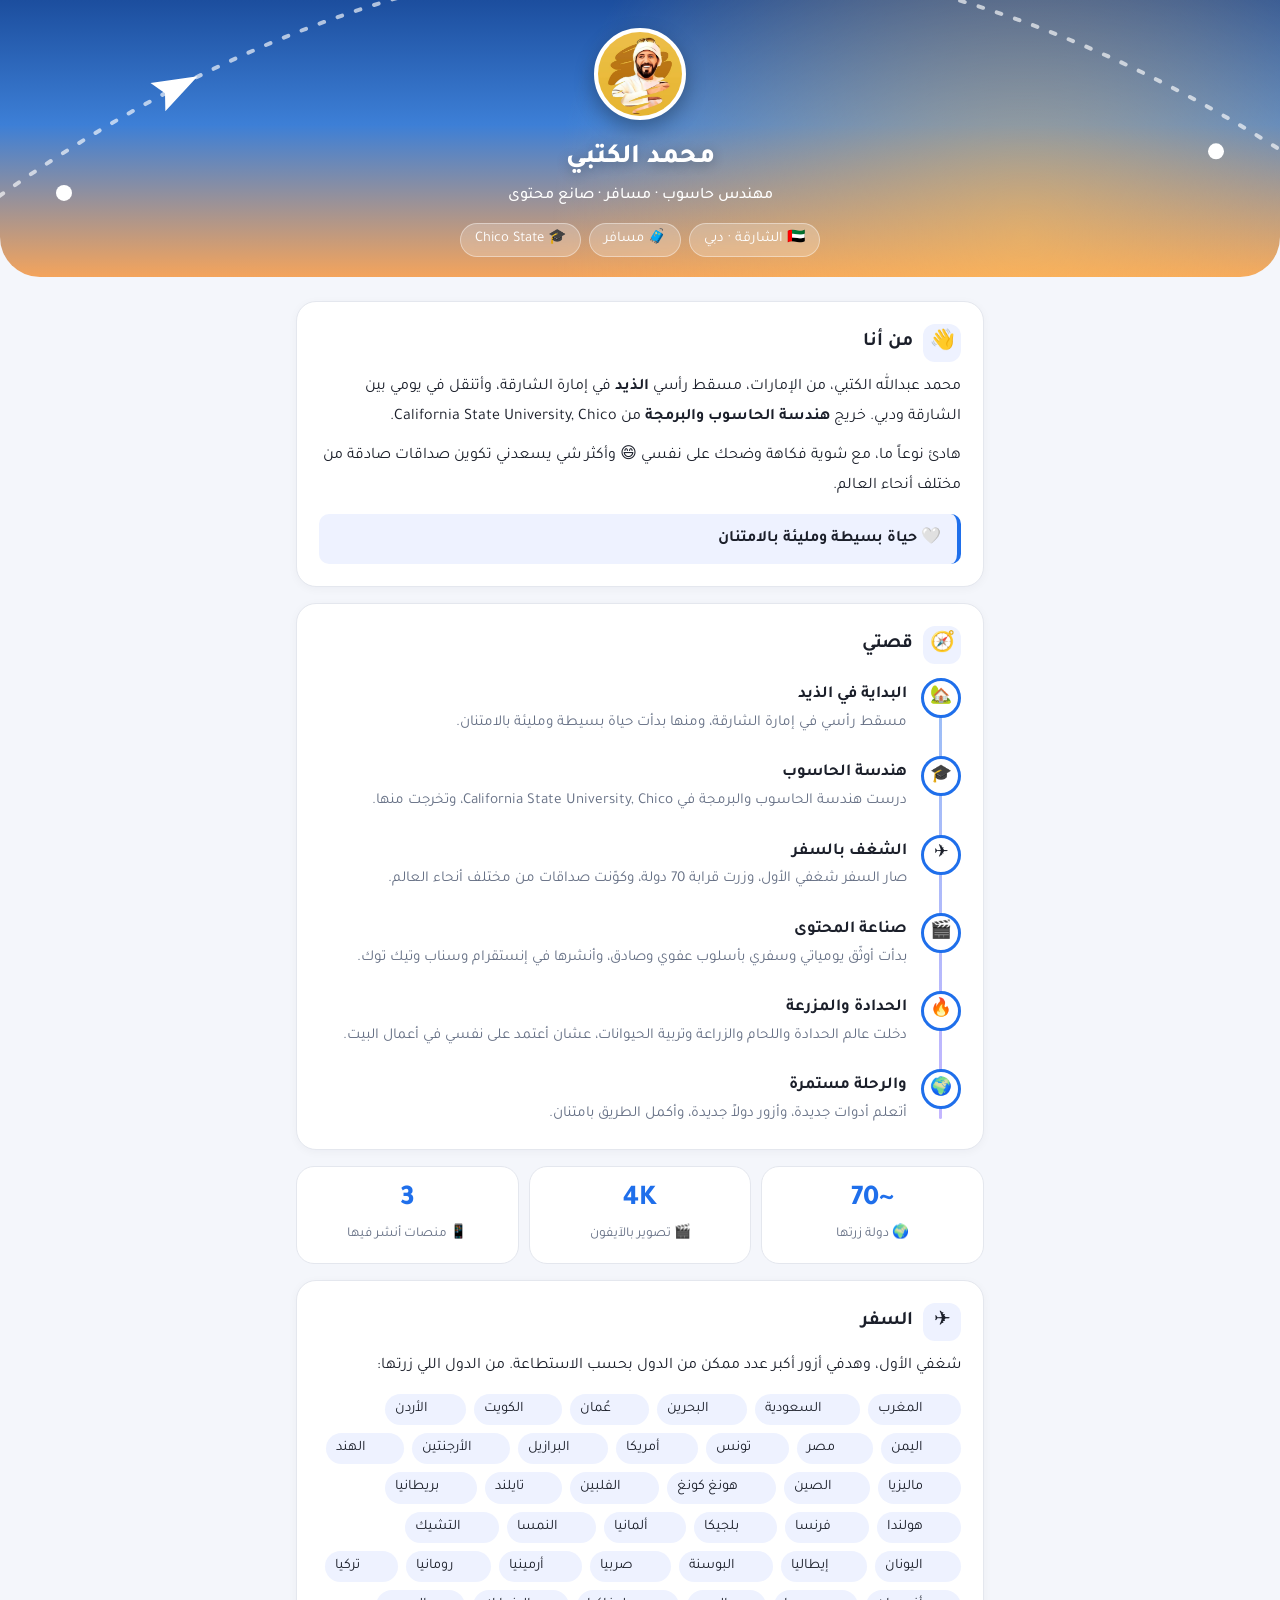
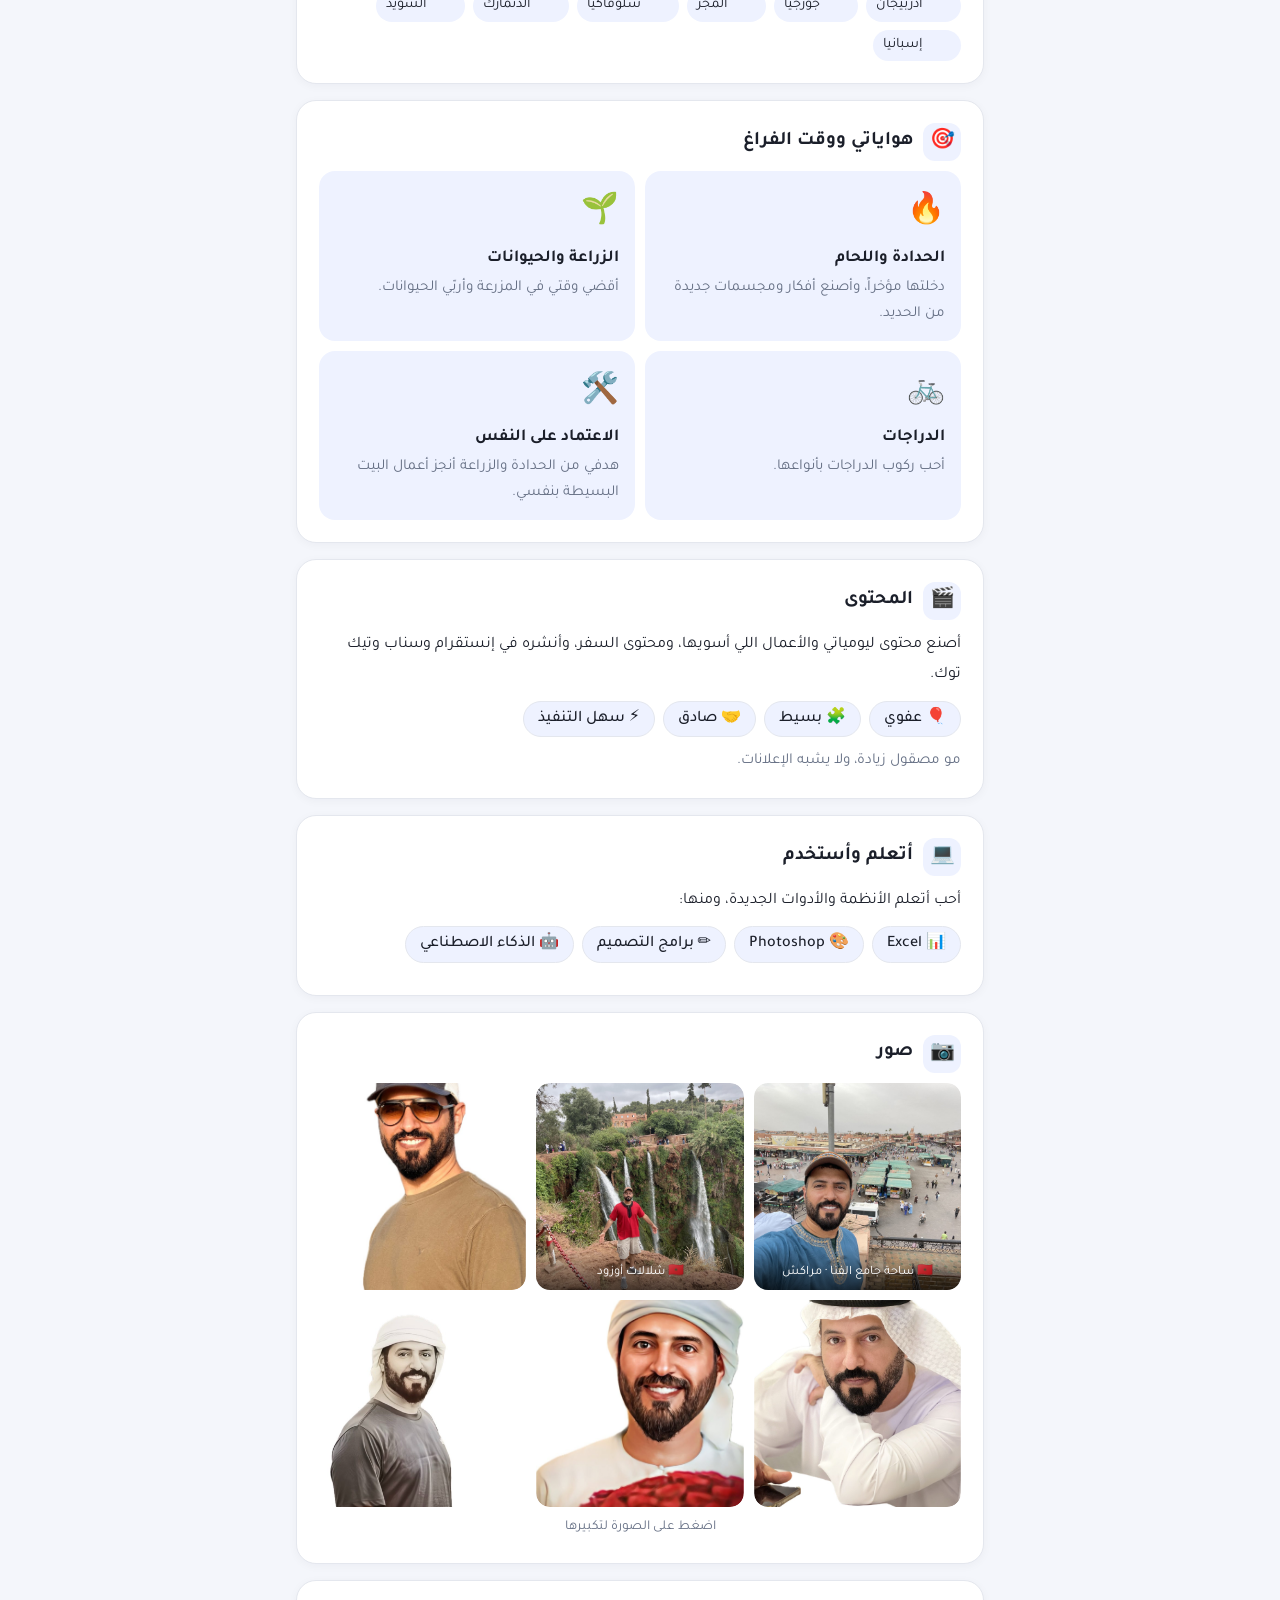
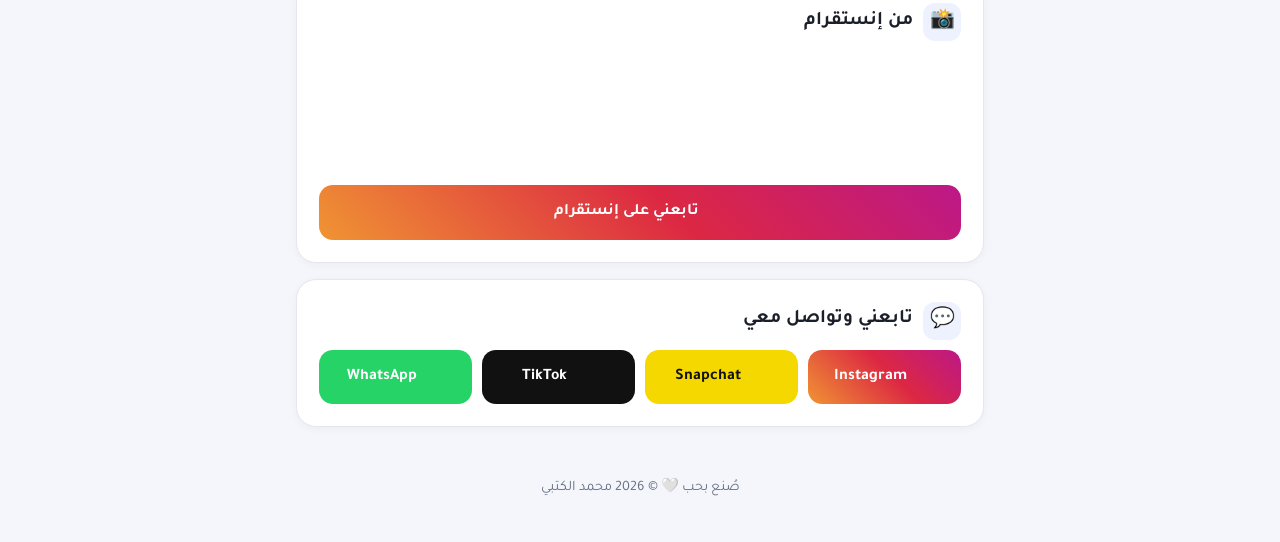
==== index.html @ 8d7fe9ce "Add scroll reveal animation Co-Authored-By: Claude Sonnet 5.5 <noreply@anthropic.com>" ====
<!DOCTYPE html>
<html lang="ar" dir="rtl">
<head>
  <meta charset="UTF-8">
  <meta name="viewport" content="width=device-width, initial-scale=1">
  <title>محمد الكتبي</title>
  <meta name="description" content="محمد عبدالله الكتبي — مهندس حاسوب من الإمارات، مسافر وصانع محتوى، زرت قرابة 70 دولة.">
  <meta name="theme-color" content="#1c4e9e">
  <link rel="icon" href="images/profile.jpg">
  <link rel="canonical" href="https://alketbi-ai.github.io/about-mohamed/">
  <meta property="og:type" content="website">
  <meta property="og:locale" content="ar_AE">
  <meta property="og:title" content="محمد الكتبي">
  <meta property="og:description" content="مهندس حاسوب من الإمارات، مسافر وصانع محتوى. زرت قرابة 70 دولة.">
  <meta property="og:url" content="https://alketbi-ai.github.io/about-mohamed/">
  <meta property="og:image" content="https://alketbi-ai.github.io/about-mohamed/og-image.jpg">
  <meta property="og:image:width" content="1200">
  <meta property="og:image:height" content="630">
  <meta name="twitter:card" content="summary_large_image">
  <meta name="twitter:image" content="https://alketbi-ai.github.io/about-mohamed/og-image.jpg">
  <link rel="preconnect" href="https://fonts.googleapis.com">
  <link href="https://fonts.googleapis.com/css2?family=Tajawal:wght@400;500;700;800&display=swap" rel="stylesheet">
  <link rel="stylesheet" href="style.css">
</head>
<body>

  <header class="hero">
    <!-- مسار الرحلة والطائرة -->
    <svg class="route" viewBox="0 0 800 360" preserveAspectRatio="xMidYMid slice" aria-hidden="true">
      <path id="flight" d="M -20 230 Q 400 -80 820 200" fill="none" stroke="rgba(255,255,255,.65)" stroke-width="2.5" stroke-dasharray="3 9" stroke-linecap="round"/>
      <circle cx="40" cy="214" r="5" fill="#fff"/>
      <circle cx="760" cy="188" r="5" fill="#fff"/>
      <g fill="#fff">
        <path d="M 16 0 L -12 -10 L -7 0 L -12 10 Z">
          <animateMotion dur="14s" repeatCount="indefinite" rotate="auto"><mpath href="#flight"/></animateMotion>
        </path>
      </g>
    </svg>

    <img class="avatar" src="images/profile.jpg" alt="صورة محمد الكتبي">
    <h1>محمد الكتبي</h1>
    <p class="en">Mohamed Alketbi</p>
    <p class="tagline">مهندس حاسوب · مسافر · صانع محتوى</p>
    <div class="chips">
      <span class="chip">🇦🇪 الشارقة · دبي</span>
      <span class="chip">🧳 مسافر</span>
      <span class="chip">🎓 Chico State</span>
    </div>
  </header>

  <main>
    <!-- من أنا -->
    <section class="card">
      <h2><span class="ico">👋</span> من أنا</h2>
      <p>
        محمد عبدالله الكتبي، من الإمارات، مسقط رأسي <b>الذيد</b> في إمارة الشارقة،
        وأتنقل في يومي بين الشارقة ودبي. خريج <b>هندسة الحاسوب والبرمجة</b>
        من California State University, Chico.
      </p>
      <p>
        هادئ نوعاً ما، مع شوية فكاهة وضحك على نفسي 😄
        وأكثر شي يسعدني تكوين صداقات صادقة من مختلف أنحاء العالم.
      </p>
      <blockquote>🤍 حياة بسيطة ومليئة بالامتنان</blockquote>
    </section>

    <!-- قصتي -->
    <section class="card">
      <h2><span class="ico">🧭</span> قصتي</h2>
      <ol class="timeline">
        <li>
          <span class="dot">🏡</span>
          <h3>البداية في الذيد</h3>
          <p>مسقط رأسي في إمارة الشارقة، ومنها بدأت حياة بسيطة ومليئة بالامتنان.</p>
        </li>
        <li>
          <span class="dot">🎓</span>
          <h3>هندسة الحاسوب</h3>
          <p>درست هندسة الحاسوب والبرمجة في California State University, Chico، وتخرجت منها.</p>
        </li>
        <li>
          <span class="dot">✈️</span>
          <h3>الشغف بالسفر</h3>
          <p>صار السفر شغفي الأول، وزرت قرابة 70 دولة، وكوّنت صداقات من مختلف أنحاء العالم.</p>
        </li>
        <li>
          <span class="dot">🎬</span>
          <h3>صناعة المحتوى</h3>
          <p>بدأت أوثّق يومياتي وسفري بأسلوب عفوي وصادق، وأنشرها في إنستقرام وسناب وتيك توك.</p>
        </li>
        <li>
          <span class="dot">🔥</span>
          <h3>الحدادة والمزرعة</h3>
          <p>دخلت عالم الحدادة واللحام والزراعة وتربية الحيوانات، عشان أعتمد على نفسي في أعمال البيت.</p>
        </li>
        <li>
          <span class="dot">🌍</span>
          <h3>والرحلة مستمرة</h3>
          <p>أتعلم أدوات جديدة، وأزور دولاً جديدة، وأكمل الطريق بامتنان.</p>
        </li>
      </ol>
    </section>

    <!-- أرقام -->
    <section class="stats">
      <div class="stat"><b>~70</b><span>🌍 دولة زرتها</span></div>
      <div class="stat"><b>4K</b><span>🎬 تصوير بالآيفون</span></div>
      <div class="stat"><b>3</b><span>📱 منصات أنشر فيها</span></div>
    </section>

    <!-- السفر -->
    <section class="card">
      <h2><span class="ico">✈️</span> السفر</h2>
      <p>شغفي الأول، وهدفي أزور أكبر عدد ممكن من الدول بحسب الاستطاعة. من الدول اللي زرتها:</p>
      <div class="flags" id="flags"></div>
    </section>

    <!-- هواياتي -->
    <section class="card">
      <h2><span class="ico">🎯</span> هواياتي ووقت الفراغ</h2>
      <div class="grid">
        <div class="tile"><span class="big">🔥</span><h3>الحدادة واللحام</h3><p>دخلتها مؤخراً، وأصنع أفكار ومجسمات جديدة من الحديد.</p></div>
        <div class="tile"><span class="big">🌱</span><h3>الزراعة والحيوانات</h3><p>أقضي وقتي في المزرعة وأربّي الحيوانات.</p></div>
        <div class="tile"><span class="big">🚲</span><h3>الدراجات</h3><p>أحب ركوب الدراجات بأنواعها.</p></div>
        <div class="tile"><span class="big">🛠️</span><h3>الاعتماد على النفس</h3><p>هدفي من الحدادة والزراعة أنجز أعمال البيت البسيطة بنفسي.</p></div>
      </div>
    </section>

    <!-- المحتوى -->
    <section class="card">
      <h2><span class="ico">🎬</span> المحتوى</h2>
      <p>
        أصنع محتوى ليومياتي والأعمال اللي أسويها، ومحتوى السفر،
        وأنشره في إنستقرام وسناب وتيك توك.
      </p>
      <ul class="tags">
        <li>🎈 عفوي</li>
        <li>🧩 بسيط</li>
        <li>🤝 صادق</li>
        <li>⚡ سهل التنفيذ</li>
      </ul>
      <p class="muted">مو مصقول زيادة، ولا يشبه الإعلانات.</p>
    </section>

    <!-- التعلم والأدوات -->
    <section class="card">
      <h2><span class="ico">💻</span> أتعلم وأستخدم</h2>
      <p>أحب أتعلم الأنظمة والأدوات الجديدة، ومنها:</p>
      <ul class="tags">
        <li>📊 Excel</li>
        <li>🎨 Photoshop</li>
        <li>✏️ برامج التصميم</li>
        <li>🤖 الذكاء الاصطناعي</li>
      </ul>
    </section>

    <!-- الصور -->
    <section class="card">
      <h2><span class="ico">📷</span> صور</h2>
      <div class="gallery">
        <figure><img src="images/morocco-market.jpg" alt="ساحة جامع الفنا، مراكش" loading="lazy"><figcaption>🇲🇦 ساحة جامع الفنا · مراكش</figcaption></figure>
        <figure><img src="images/morocco-waterfall.jpg" alt="شلالات أوزود، المغرب" loading="lazy"><figcaption>🇲🇦 شلالات أوزود</figcaption></figure>
        <figure><img src="images/photo3.jpg" alt="محمد الكتبي" loading="lazy"></figure>
        <figure><img src="images/photo1.jpg" alt="محمد الكتبي" loading="lazy"></figure>
        <figure><img src="images/photo4.jpg" alt="محمد الكتبي" loading="lazy"></figure>
        <figure><img src="images/photo2.jpg" alt="محمد الكتبي" loading="lazy"></figure>
      </div>
      <p class="muted hint">اضغط على الصورة لتكبيرها</p>
    </section>

    <!-- إنستقرام -->
    <section class="card">
      <h2><span class="ico">📸</span> من إنستقرام</h2>
      <div class="insta-feed">
        <behold-widget feed-id="JTGPiDyUB6IaNqz0ckpw"></behold-widget>
      </div>
      <a class="soc insta follow" href="https://instagram.com/NCC" target="_blank" rel="noopener"><i style="--i:url(https://cdn.jsdelivr.net/npm/simple-icons/icons/instagram.svg)"></i>تابعني على إنستقرام</a>
    </section>

    <!-- التواصل -->
    <section class="card">
      <h2><span class="ico">💬</span> تابعني وتواصل معي</h2>
      <div class="links">
        <a class="soc insta" href="https://instagram.com/NCC" target="_blank" rel="noopener"><i style="--i:url(https://cdn.jsdelivr.net/npm/simple-icons/icons/instagram.svg)"></i>Instagram</a>
        <a class="soc snap" href="https://snapchat.com/add/dxb.6" target="_blank" rel="noopener"><i style="--i:url(https://cdn.jsdelivr.net/npm/simple-icons/icons/snapchat.svg)"></i>Snapchat</a>
        <a class="soc tiktok" href="https://tiktok.com/@alketbi.travel" target="_blank" rel="noopener"><i style="--i:url(https://cdn.jsdelivr.net/npm/simple-icons/icons/tiktok.svg)"></i>TikTok</a>
        <a class="soc wa" href="https://wa.me/971556080700" target="_blank" rel="noopener"><i style="--i:url(https://cdn.jsdelivr.net/npm/simple-icons/icons/whatsapp.svg)"></i>WhatsApp</a>
      </div>
    </section>
  </main>

  <footer>صُنع بحب 🤍 © <span id="y"></span> محمد الكتبي</footer>

  <script>
    (() => {
      if (window.__bhldScript) return;
      window.__bhldScript = true;
      const d = document, s = d.createElement("script");
      s.type = "module";
      s.src = "https://w.behold.so/widget.js";
      setTimeout(() => { d.head.append(s); }, 0);
    })();
  </script>

  <div class="lightbox" id="lightbox" hidden>
    <button class="close" aria-label="إغلاق">&times;</button>
    <img id="lightbox-img" alt="">
  </div>
  <script>
    document.getElementById('y').textContent = new Date().getFullYear();

    // الدول: [الاسم، رمز الدولة]
    const countries = [
      ['المغرب','ma'],['السعودية','sa'],['البحرين','bh'],['عُمان','om'],['الكويت','kw'],
      ['الأردن','jo'],['اليمن','ye'],['مصر','eg'],['تونس','tn'],['أمريكا','us'],
      ['البرازيل','br'],['الأرجنتين','ar'],['الهند','in'],['ماليزيا','my'],['الصين','cn'],
      ['هونغ كونغ','hk'],['الفلبين','ph'],['تايلند','th'],['بريطانيا','gb'],['هولندا','nl'],
      ['فرنسا','fr'],['بلجيكا','be'],['ألمانيا','de'],['النمسا','at'],['التشيك','cz'],
      ['اليونان','gr'],['إيطاليا','it'],['البوسنة','ba'],['صربيا','rs'],['أرمينيا','am'],
      ['رومانيا','ro'],['تركيا','tr'],['أذربيجان','az'],['جورجيا','ge'],['المجر','hu'],
      ['سلوفاكيا','sk'],['الدنمارك','dk'],['السويد','se'],['إسبانيا','es']
    ];
    document.getElementById('flags').innerHTML = countries.map(([n, c]) =>
      `<span class="flag"><img src="https://flagcdn.com/w40/${c}.png" alt="" loading="lazy" width="20" height="15">${n}</span>`
    ).join('');

    // ظهور الأقسام بالتمرير
    const items = document.querySelectorAll('main .card, main .stat');
    if ('IntersectionObserver' in window && !matchMedia('(prefers-reduced-motion: reduce)').matches) {
      const io = new IntersectionObserver((entries) => {
        entries.forEach(e => {
          if (e.isIntersecting) { e.target.classList.add('in'); io.unobserve(e.target); }
        });
      }, { threshold: 0.08, rootMargin: '0px 0px -30px 0px' });
      items.forEach((el, i) => {
        el.classList.add('reveal');
        if (el.classList.contains('stat')) el.style.transitionDelay = (i % 3) * 90 + 'ms';
        io.observe(el);
      });
    }

    // تكبير الصور
    const box = document.getElementById('lightbox');
    const big = document.getElementById('lightbox-img');
    document.querySelectorAll('.gallery img').forEach(img => {
      img.addEventListener('click', () => {
        big.src = img.src;
        big.alt = img.alt;
        box.hidden = false;
      });
    });
    box.addEventListener('click', () => { box.hidden = true; });
    document.addEventListener('keydown', e => { if (e.key === 'Escape') box.hidden = true; });
  </script>
</body>
</html>
---- style.css ----
:root {
  --bg: #f4f6fb;
  --card: #ffffff;
  --text: #1b1f2a;
  --muted: #667085;
  --accent: #1f6feb;
  --accent2: #7c5cff;
  --soft: #eef2ff;
  --border: #e4e7ee;
}
@media (prefers-color-scheme: dark) {
  :root {
    --bg: #0e1116;
    --card: #171b23;
    --text: #eef1f6;
    --muted: #9aa4b2;
    --accent: #5b9dff;
    --accent2: #9b86ff;
    --soft: #202638;
    --border: #262c38;
  }
}

* { box-sizing: border-box; margin: 0; padding: 0; }

body {
  font-family: "Tajawal", system-ui, sans-serif;
  background: var(--bg);
  color: var(--text);
  line-height: 1.9;
}
a { color: var(--accent); text-decoration: none; }
a:hover { text-decoration: underline; }

/* ---------- Hero (سفر وترحال) ---------- */
.hero {
  position: relative;
  overflow: hidden;
  text-align: center;
  padding: 28px 16px 20px;
  color: #fff;
  background:
    radial-gradient(circle at 80% 85%, rgba(255, 190, 90, .55), transparent 45%),
    linear-gradient(180deg, #1c4e9e 0%, #3d7fd6 45%, #f4a45c 100%);
  border-radius: 0 0 40px 40px;
}
.hero > * { position: relative; z-index: 1; }
.route { position: absolute !important; inset: 0; width: 100%; height: 100%; z-index: 0 !important; }




.avatar {
  width: 92px; height: 92px;
  border-radius: 50%;
  object-fit: cover;
  object-position: center 15%;
  border: 4px solid #fff;
  background: #fff;
  box-shadow: 0 8px 20px rgba(0, 0, 0, .3);
}
.hero h1 { font-size: 1.7rem; font-weight: 800; margin-top: 8px; line-height: 1.3; text-shadow: 0 2px 12px rgba(0,0,0,.25); }
.hero .en { display: none; opacity: .9; letter-spacing: 1px; }
.tagline { font-weight: 500; margin-top: 4px; }

.chips { display: flex; flex-wrap: wrap; gap: 8px; justify-content: center; margin-top: 12px; }
.chip {
  background: rgba(255, 255, 255, .22);
  backdrop-filter: blur(6px);
  border: 1px solid rgba(255, 255, 255, .4);
  padding: 2px 14px;
  border-radius: 999px;
  font-size: .92rem;
}
@media (prefers-reduced-motion: reduce) { .route animateMotion { display: none; } }

/* ---------- Layout ---------- */
main {
  max-width: 720px;
  margin: 0 auto;
  padding: 24px 16px 40px;
  display: grid;
  gap: 16px;
}
.card {
  background: var(--card);
  border: 1px solid var(--border);
  border-radius: 20px;
  padding: 22px;
  box-shadow: 0 2px 10px rgba(20, 30, 60, .04);
}
.card h2 {
  font-size: 1.2rem;
  margin-bottom: 10px;
  display: flex;
  align-items: center;
  gap: 10px;
}
.ico {
  display: inline-grid;
  place-items: center;
  width: 38px;
  height: 38px;
  border-radius: 12px;
  background: var(--soft);
  font-size: 1.25rem;
}
.card p + p { margin-top: 8px; }
.muted { color: var(--muted); font-size: .95rem; }
blockquote {
  margin-top: 12px;
  padding: 10px 16px;
  border-right: 4px solid var(--accent);
  background: var(--soft);
  border-radius: 10px;
  font-weight: 700;
}

/* ---------- Stats ---------- */
.stats { display: grid; grid-template-columns: repeat(3, 1fr); gap: 10px; }
.stat {
  background: var(--card);
  border: 1px solid var(--border);
  border-radius: 18px;
  text-align: center;
  padding: 14px 6px;
}
.stat b { display: block; font-size: 1.8rem; font-weight: 800; color: var(--accent); line-height: 1.3; }
.stat span { font-size: .85rem; color: var(--muted); }

/* ---------- Flags ---------- */
.flags { display: flex; flex-wrap: wrap; gap: 8px; margin-top: 12px; }
.flag {
  display: inline-flex;
  align-items: center;
  gap: 6px;
  background: var(--soft);
  border-radius: 999px;
  padding: 2px 12px 2px 10px;
  font-size: .9rem;
}
.flag img { border-radius: 2px; }

/* ---------- Hobbies ---------- */
.grid { display: grid; grid-template-columns: 1fr; gap: 10px; margin-top: 8px; }
.tile {
  background: var(--soft);
  border-radius: 16px;
  padding: 14px 16px;
}
.tile .big { font-size: 1.9rem; }
.tile h3 { font-size: 1.05rem; }
.tile p { color: var(--muted); font-size: .95rem; line-height: 1.7; }

/* ---------- Tags ---------- */
.tags { list-style: none; display: flex; flex-wrap: wrap; gap: 8px; margin: 10px 0; }
.tags li {
  background: var(--soft);
  border: 1px solid var(--border);
  border-radius: 999px;
  padding: 2px 14px;
  font-weight: 500;
}

/* ---------- Gallery ---------- */
.gallery { display: grid; grid-template-columns: repeat(2, 1fr); gap: 10px; }
.gallery img {
  width: 100%;
  aspect-ratio: 1;
  object-fit: cover;
  border-radius: 14px;
  background: var(--border);
  cursor: zoom-in;
  transition: transform .15s;
}
.gallery img:hover { transform: scale(1.03); }
.hint { margin-top: 8px; text-align: center; font-size: .85rem; }

/* ---------- Social ---------- */
.links { display: grid; grid-template-columns: repeat(2, 1fr); gap: 10px; margin-top: 8px; }
.soc {
  --c: var(--accent);
  display: flex;
  align-items: center;
  justify-content: center;
  gap: 8px;
  padding: 12px;
  border-radius: 14px;
  background: var(--c);
  color: #fff;
  font-weight: 700;
  transition: transform .15s, filter .15s;
}
.soc:hover { transform: translateY(-2px); filter: brightness(1.08); text-decoration: none; }
.soc i {
  width: 20px;
  height: 20px;
  background: currentColor;
  -webkit-mask: var(--i) center / contain no-repeat;
  mask: var(--i) center / contain no-repeat;
}
.insta { --c: linear-gradient(45deg, #f09433, #dc2743 55%, #bc1888); }
.snap { --c: #f5d800; color: #111; }
.tiktok { --c: #111; }
.wa { --c: #25d366; }
.soc { background: var(--c); }
.mail { text-align: center; margin-top: 14px; }

footer { text-align: center; color: var(--muted); padding: 8px 16px 40px; font-size: .9rem; }

/* ---------- Lightbox ---------- */
.lightbox {
  position: fixed;
  inset: 0;
  background: rgba(0, 0, 0, .9);
  display: flex;
  align-items: center;
  justify-content: center;
  padding: 16px;
  z-index: 100;
  cursor: zoom-out;
}
.lightbox[hidden] { display: none; }
.lightbox img { max-width: 100%; max-height: 100%; border-radius: 8px; }
.lightbox .close {
  position: absolute;
  top: 12px;
  left: 16px;
  background: none;
  border: 0;
  color: #fff;
  font-size: 2.5rem;
  line-height: 1;
  cursor: pointer;
}

@media (min-width: 600px) {
  .gallery { grid-template-columns: repeat(4, 1fr); }
  .links { grid-template-columns: repeat(4, 1fr); }
  .grid { grid-template-columns: repeat(2, 1fr); }
}


/* ---------- Gallery captions ---------- */
.gallery figure { position: relative; margin: 0; overflow: hidden; border-radius: 14px; }
.gallery figure img { display: block; }
.gallery figcaption {
  position: absolute; inset: auto 0 0 0;
  padding: 18px 10px 8px;
  font-size: .8rem; color: #fff; text-align: center; line-height: 1.4;
  background: linear-gradient(transparent, rgba(0, 0, 0, .65));
  pointer-events: none;
}
@media (min-width: 600px) { .gallery { grid-template-columns: repeat(3, 1fr); } }

/* ---------- Instagram feed ---------- */
.insta-feed { min-height: 120px; margin-top: 8px; border-radius: 14px; overflow: hidden; }
.soc.follow { margin-top: 14px; }

/* ---------- Timeline ---------- */
.timeline { list-style: none; position: relative; margin-top: 14px; padding-right: 54px; }
.timeline::before {
  content: "";
  position: absolute; top: 8px; bottom: 8px; right: 19px;
  width: 3px; border-radius: 3px;
  background: linear-gradient(var(--accent), var(--accent2));
  opacity: .45;
}
.timeline li { position: relative; padding-bottom: 20px; }
.timeline li:last-child { padding-bottom: 0; }
.timeline .dot {
  position: absolute; right: -54px; top: 0;
  width: 40px; height: 40px; border-radius: 50%;
  display: grid; place-items: center;
  background: var(--card);
  border: 3px solid var(--accent);
  font-size: 1.1rem;
}
.timeline h3 { font-size: 1.05rem; line-height: 1.6; padding-top: 4px; }
.timeline p { color: var(--muted); font-size: .95rem; line-height: 1.8; }

/* ---------- Scroll reveal ---------- */
.reveal { opacity: 0; transform: translateY(28px); transition: opacity .6s ease, transform .6s ease; }
.reveal.in { opacity: 1; transform: none; }
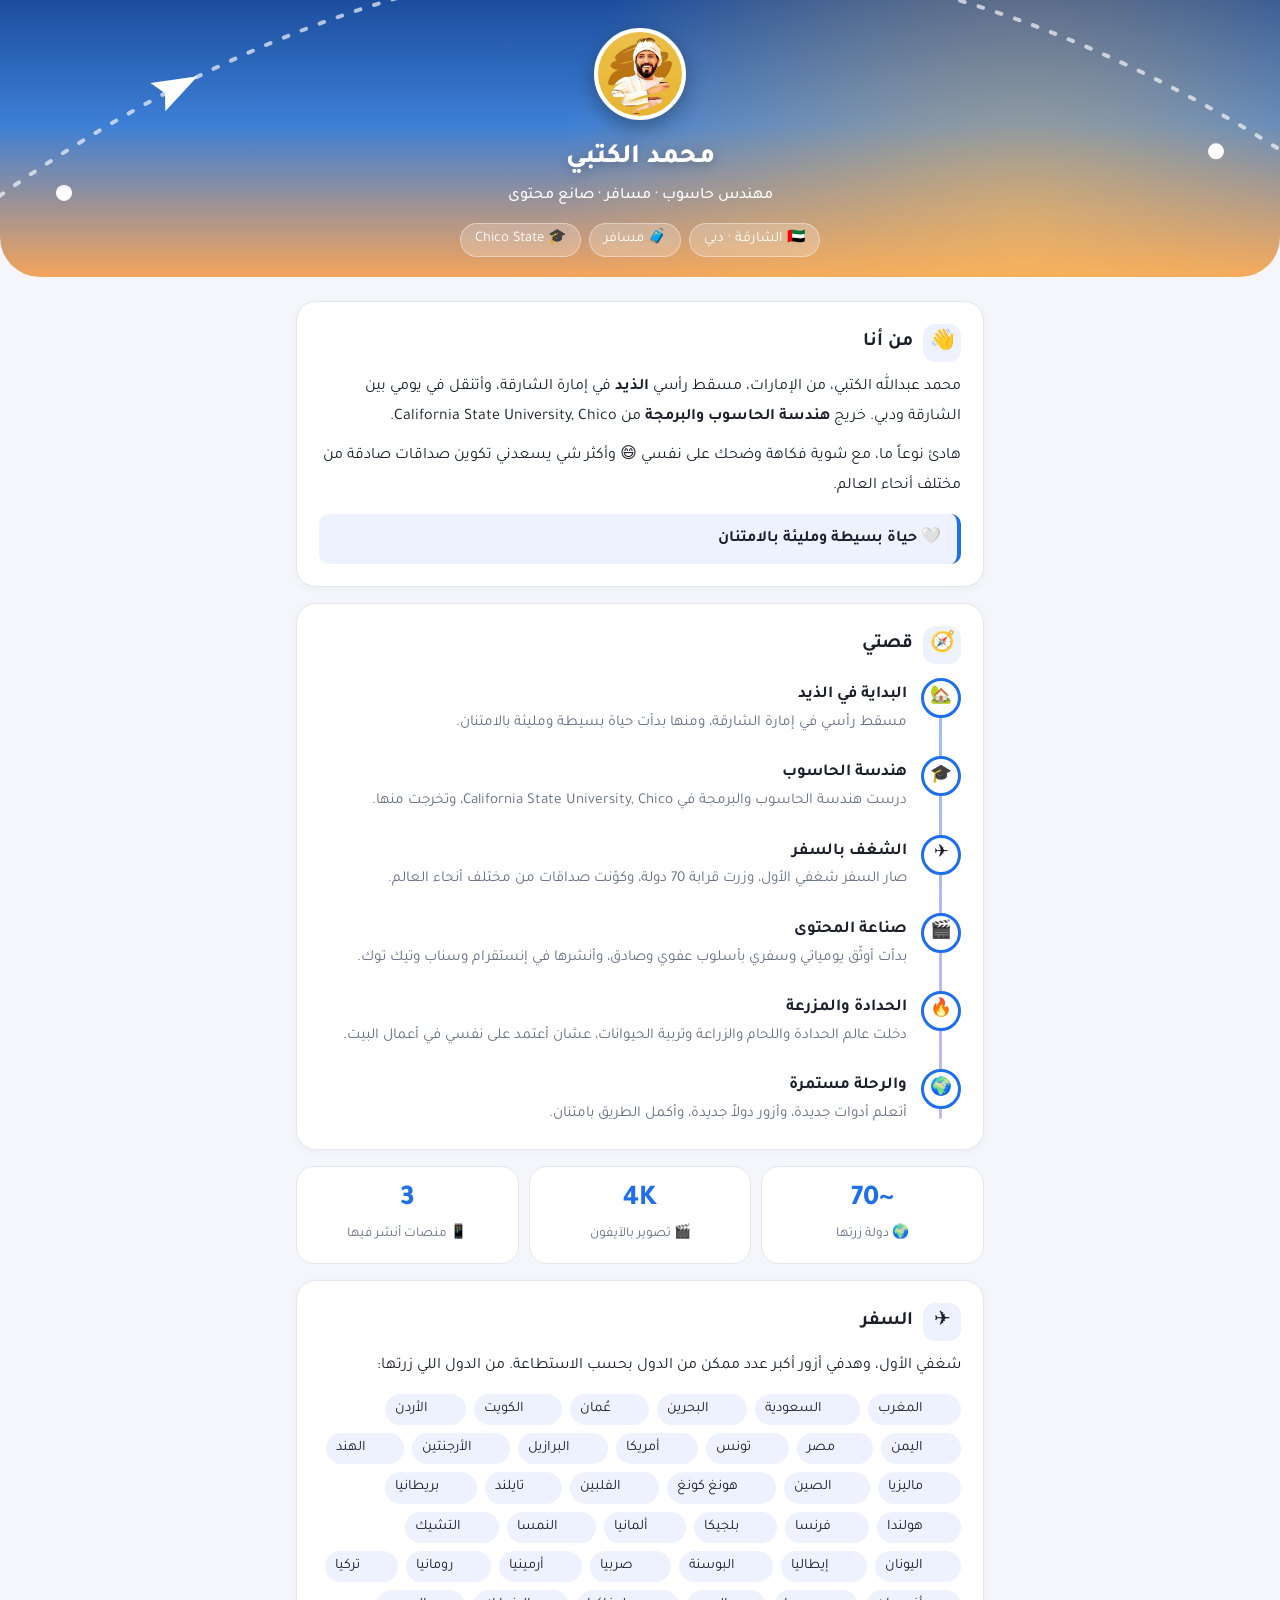
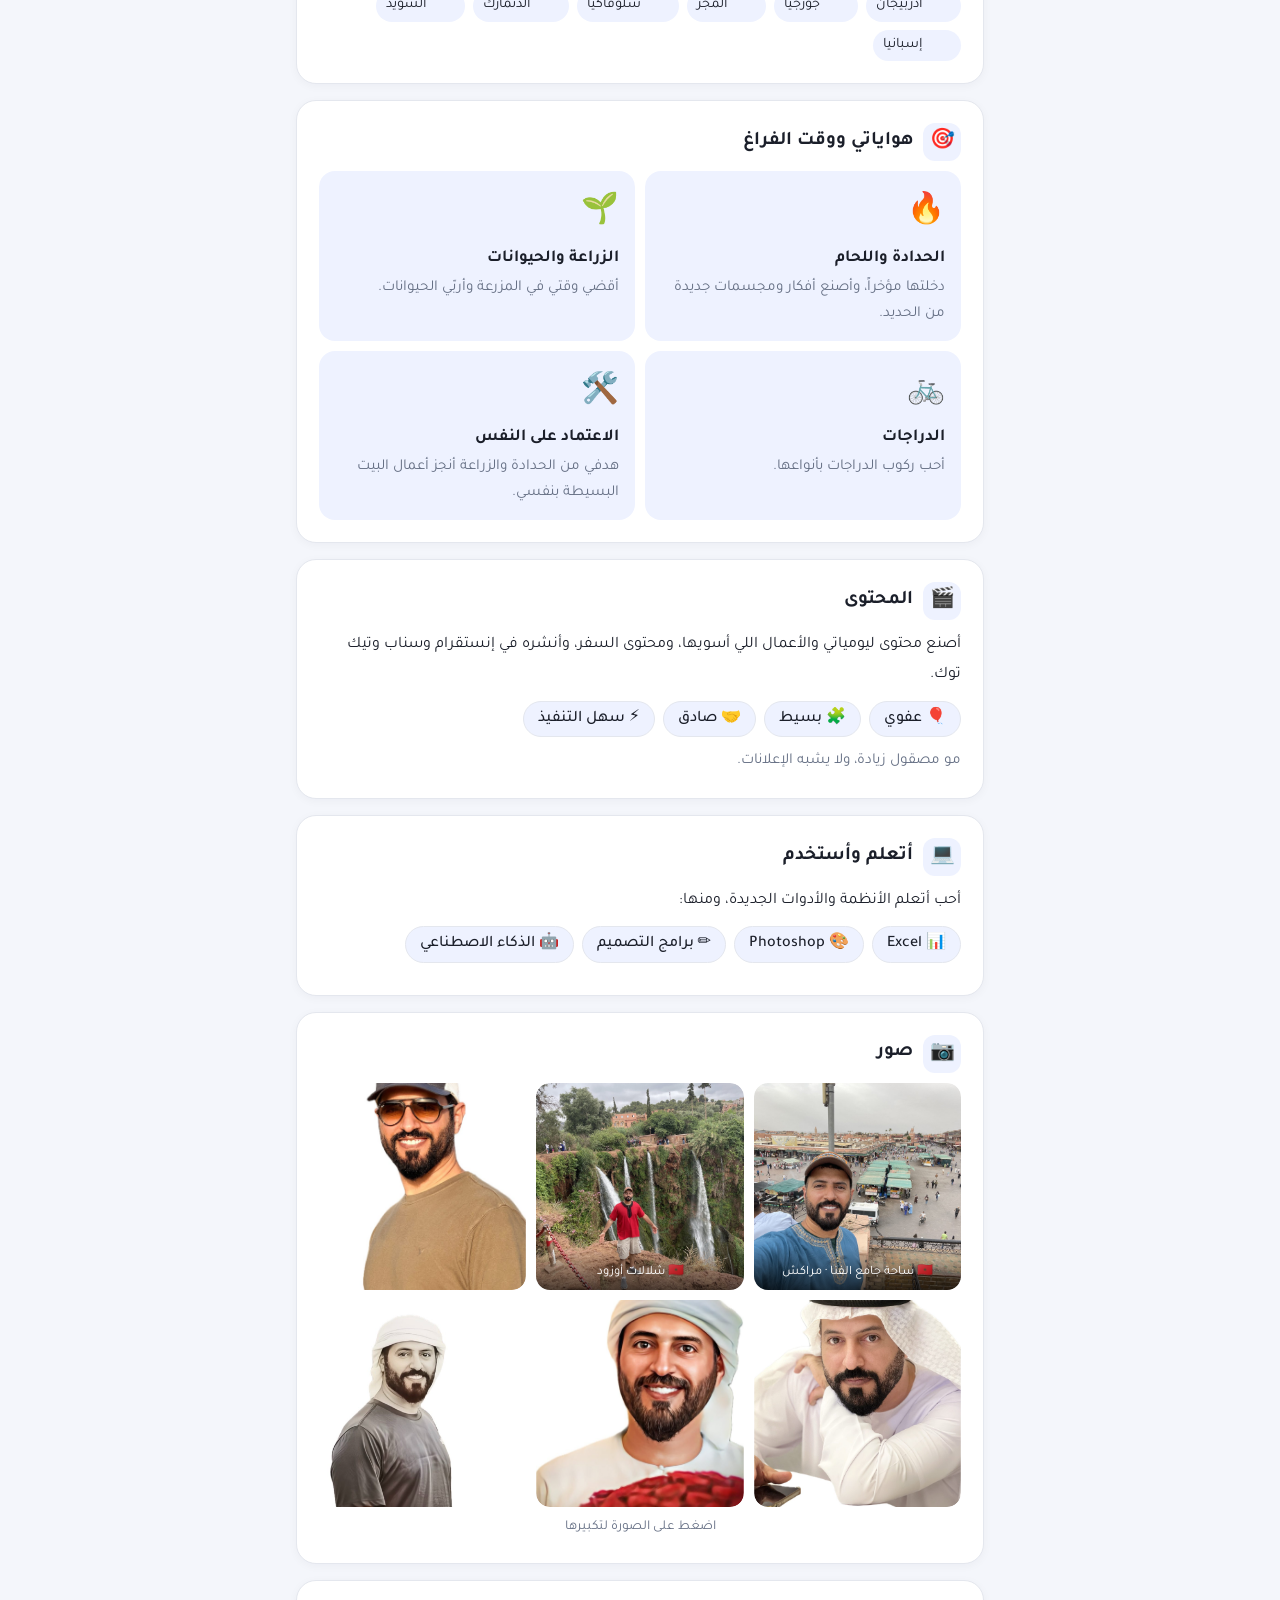
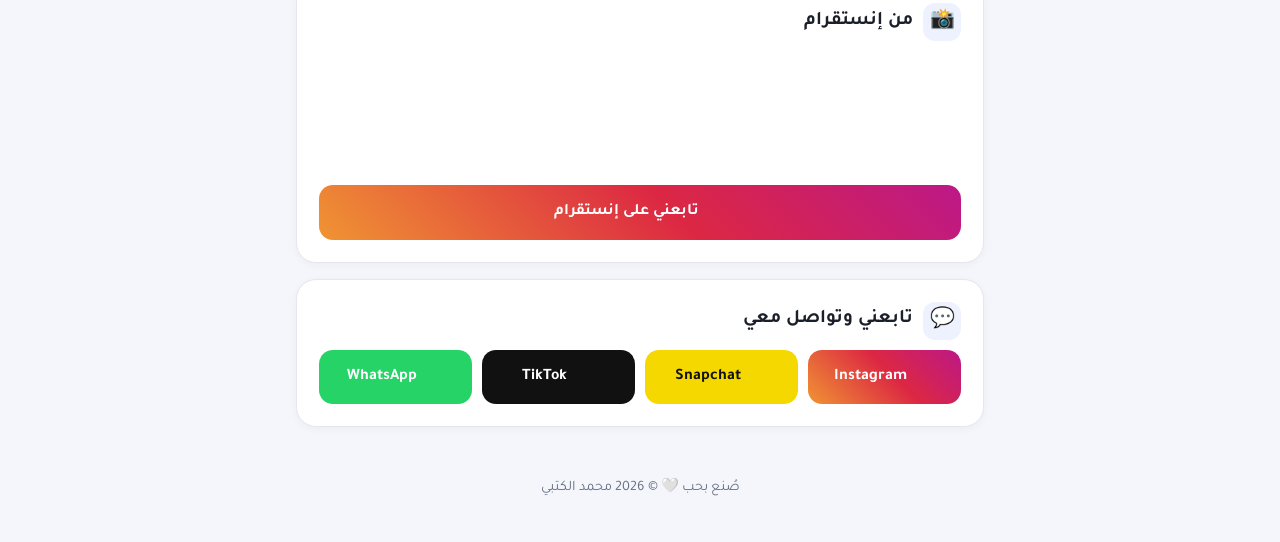
==== commit a0114eeb: "Set custom domain aldhaid.ae Co-Authored-By: Claude Sonnet 5.5 <noreply@anthropic.com>" ====
--- a/index.html
+++ b/index.html
@@ -7,17 +7,17 @@
   <meta name="description" content="محمد عبدالله الكتبي — مهندس حاسوب من الإمارات، مسافر وصانع محتوى، زرت قرابة 70 دولة.">
   <meta name="theme-color" content="#1c4e9e">
   <link rel="icon" href="images/profile.jpg">
-  <link rel="canonical" href="https://alketbi-ai.github.io/about-mohamed/">
+  <link rel="canonical" href="https://aldhaid.ae/">
   <meta property="og:type" content="website">
   <meta property="og:locale" content="ar_AE">
   <meta property="og:title" content="محمد الكتبي">
   <meta property="og:description" content="مهندس حاسوب من الإمارات، مسافر وصانع محتوى. زرت قرابة 70 دولة.">
-  <meta property="og:url" content="https://alketbi-ai.github.io/about-mohamed/">
-  <meta property="og:image" content="https://alketbi-ai.github.io/about-mohamed/og-image.jpg">
+  <meta property="og:url" content="https://aldhaid.ae/">
+  <meta property="og:image" content="https://aldhaid.ae/og-image.jpg">
   <meta property="og:image:width" content="1200">
   <meta property="og:image:height" content="630">
   <meta name="twitter:card" content="summary_large_image">
-  <meta name="twitter:image" content="https://alketbi-ai.github.io/about-mohamed/og-image.jpg">
+  <meta name="twitter:image" content="https://aldhaid.ae/og-image.jpg">
   <link rel="preconnect" href="https://fonts.googleapis.com">
   <link href="https://fonts.googleapis.com/css2?family=Tajawal:wght@400;500;700;800&display=swap" rel="stylesheet">
   <link rel="stylesheet" href="style.css">
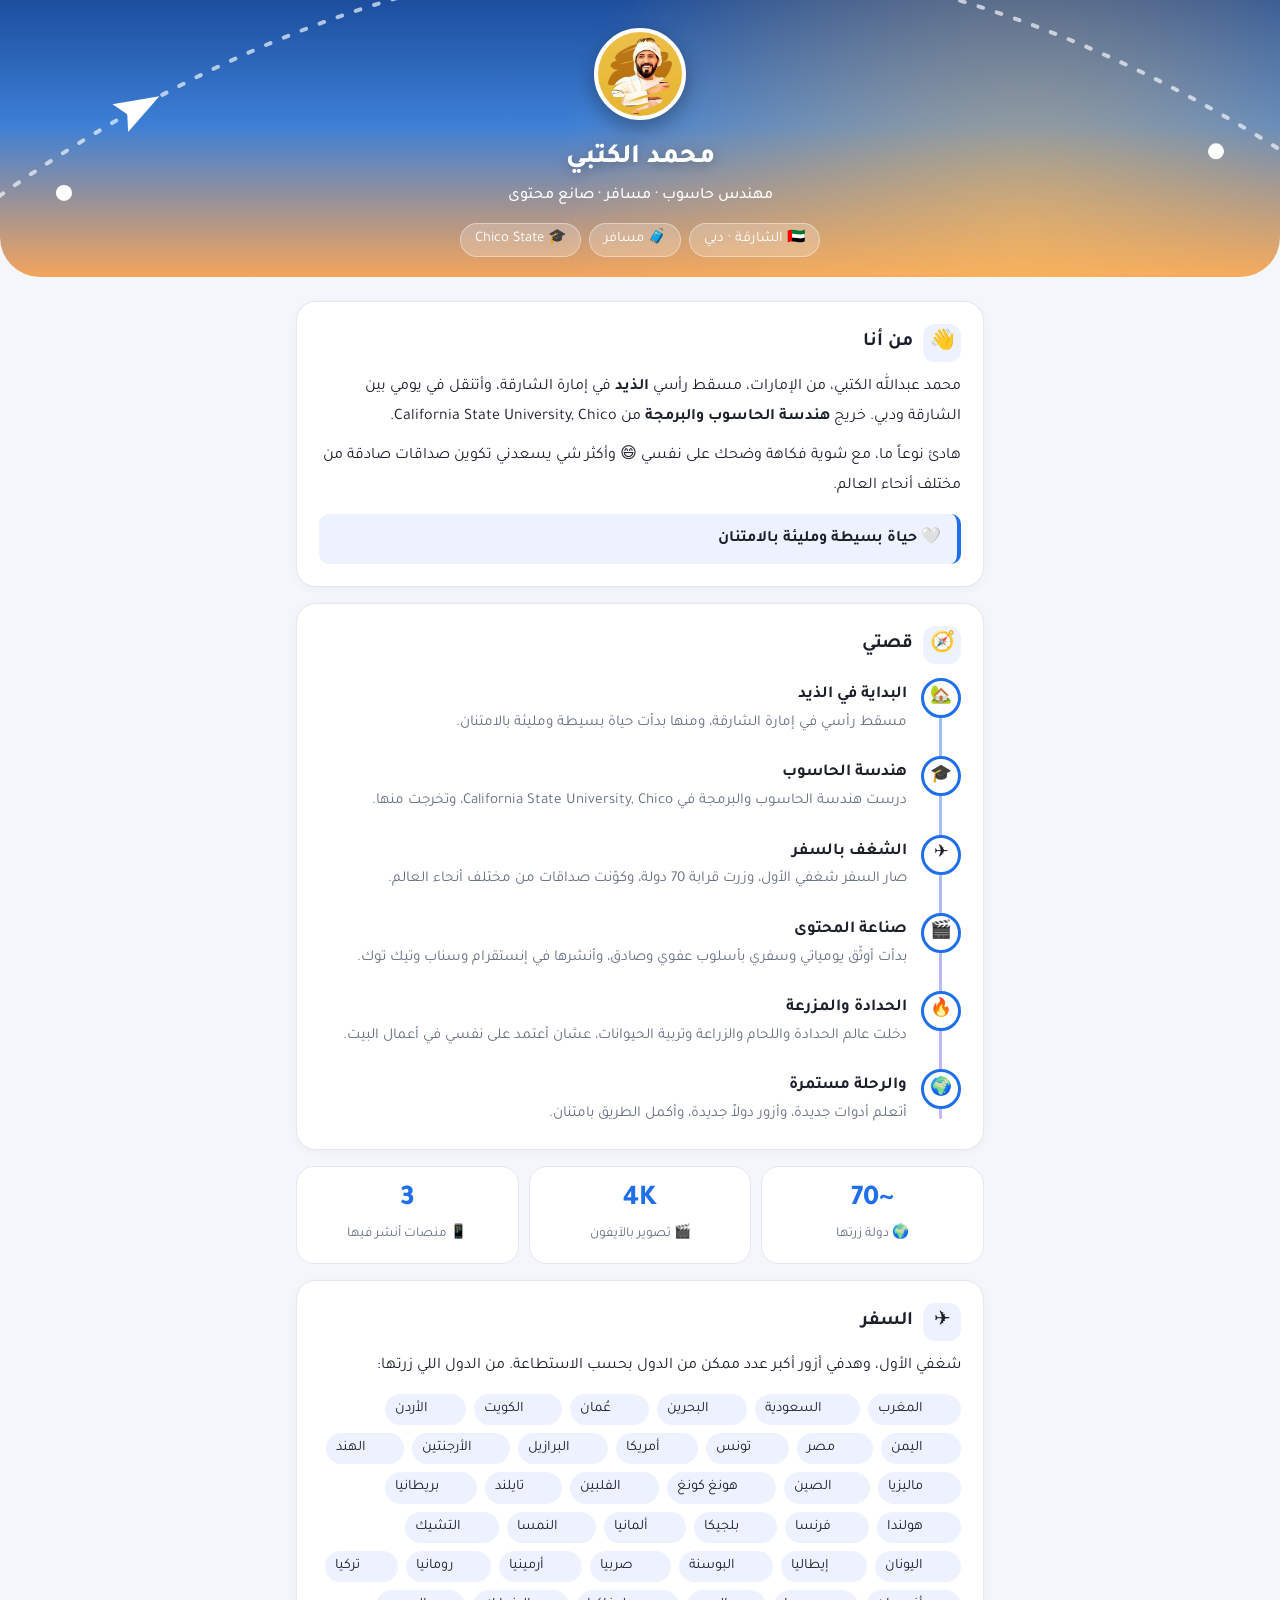
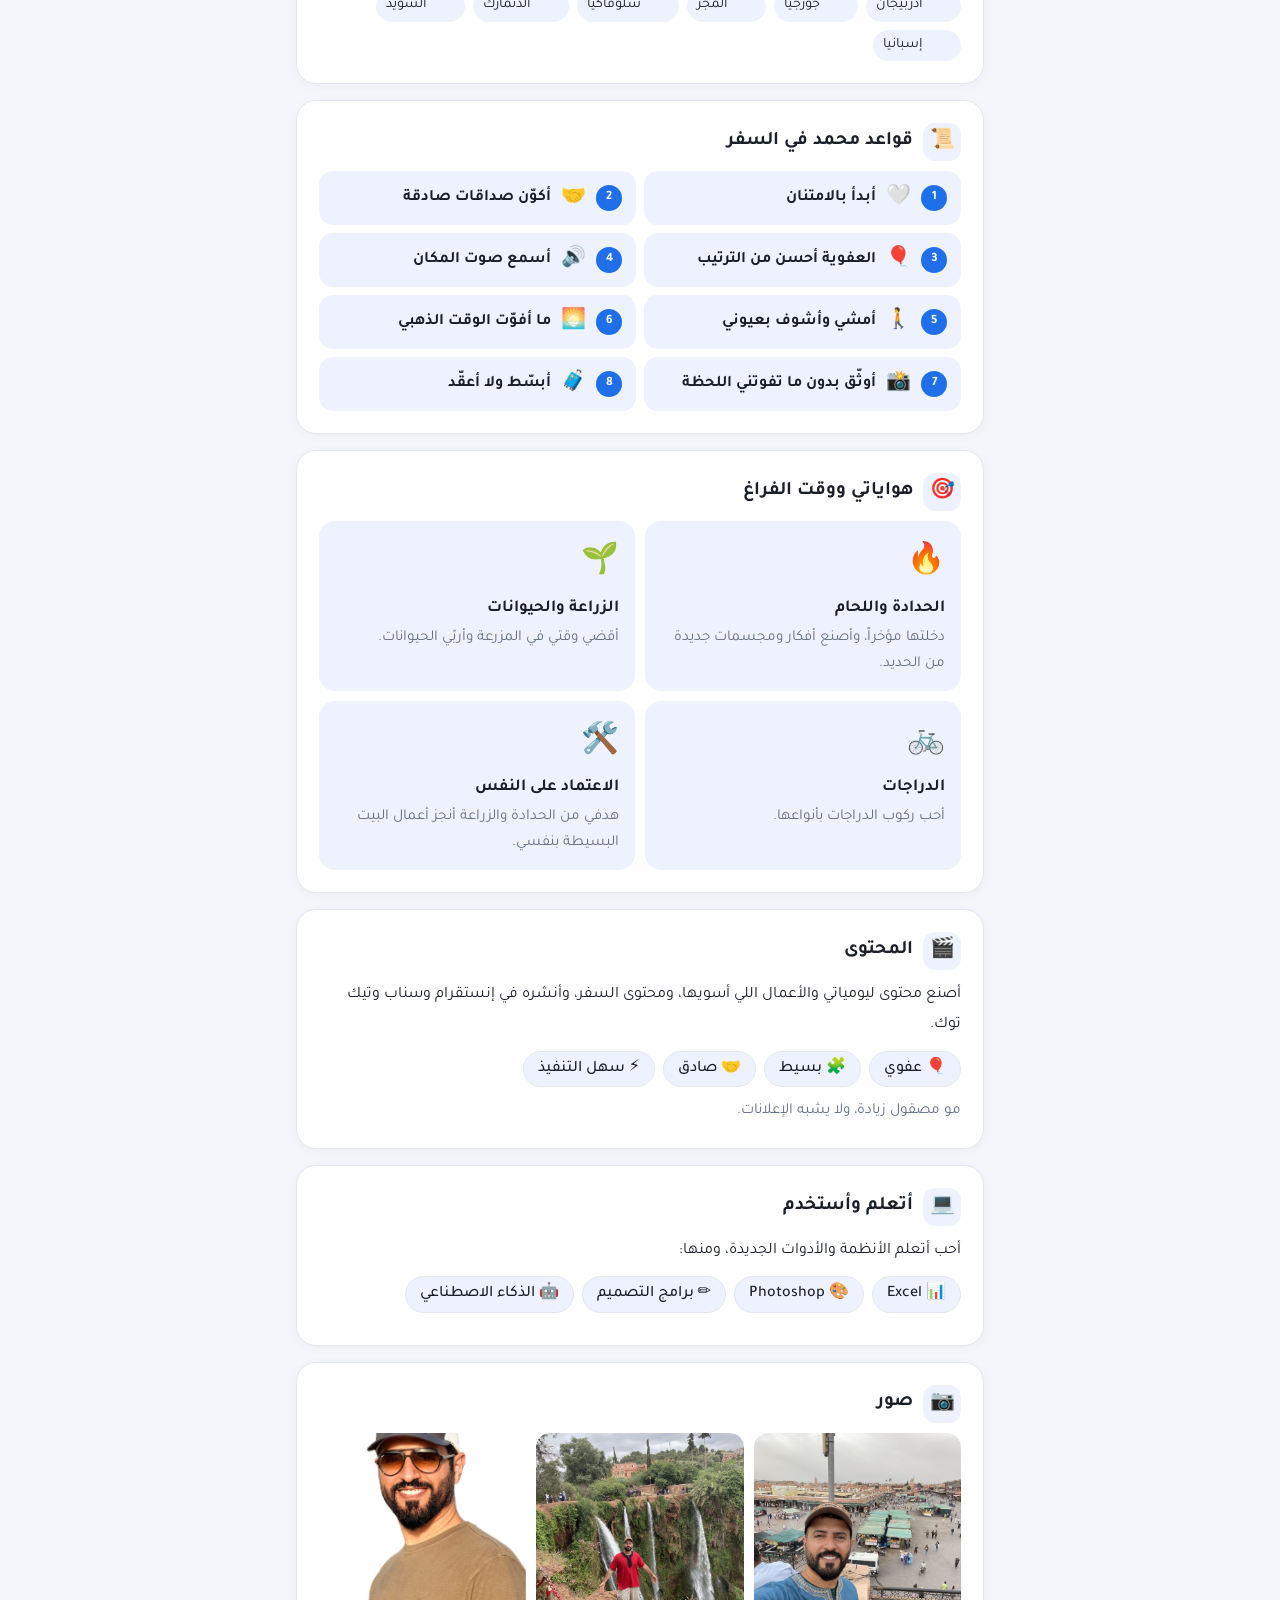
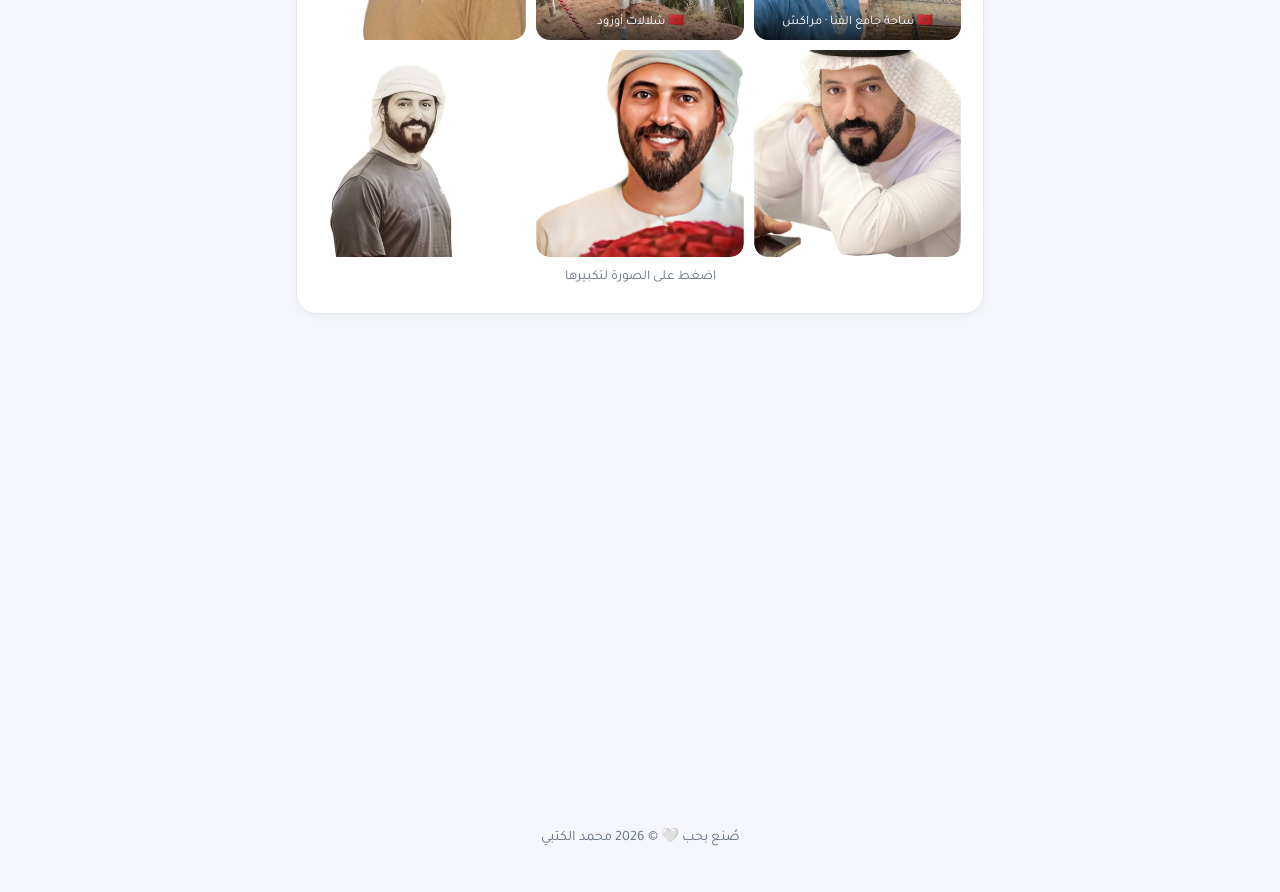
==== commit e990668e: "Add travel rules section Co-Authored-By: Claude Sonnet 5.5 <noreply@anthropic.com>" ====
--- a/index.html
+++ b/index.html
@@ -115,6 +115,21 @@
       <div class="flags" id="flags"></div>
     </section>
 
+    <!-- قواعد السفر -->
+    <section class="card">
+      <h2><span class="ico">📜</span> قواعد محمد في السفر</h2>
+      <ol class="rules">
+        <li><span class="n">1</span><span class="e">🤍</span>أبدأ بالامتنان</li>
+        <li><span class="n">2</span><span class="e">🤝</span>أكوّن صداقات صادقة</li>
+        <li><span class="n">3</span><span class="e">🎈</span>العفوية أحسن من الترتيب</li>
+        <li><span class="n">4</span><span class="e">🔊</span>أسمع صوت المكان</li>
+        <li><span class="n">5</span><span class="e">🚶</span>أمشي وأشوف بعيوني</li>
+        <li><span class="n">6</span><span class="e">🌅</span>ما أفوّت الوقت الذهبي</li>
+        <li><span class="n">7</span><span class="e">📸</span>أوثّق بدون ما تفوتني اللحظة</li>
+        <li><span class="n">8</span><span class="e">🧳</span>أبسّط ولا أعقّد</li>
+      </ol>
+    </section>
+
     <!-- هواياتي -->
     <section class="card">
       <h2><span class="ico">🎯</span> هواياتي ووقت الفراغ</h2>
--- a/style.css
+++ b/style.css
@@ -282,3 +282,18 @@
 /* ---------- Scroll reveal ---------- */
 .reveal { opacity: 0; transform: translateY(28px); transition: opacity .6s ease, transform .6s ease; }
 .reveal.in { opacity: 1; transform: none; }
+
+/* ---------- Travel rules ---------- */
+.rules { list-style: none; display: grid; gap: 8px; margin-top: 10px; counter-reset: r; }
+.rules li {
+  display: flex; align-items: center; gap: 10px;
+  background: var(--soft); border-radius: 14px;
+  padding: 8px 14px; font-weight: 700;
+}
+.rules .n {
+  flex: none; width: 26px; height: 26px; border-radius: 50%;
+  display: grid; place-items: center;
+  background: var(--accent); color: #fff; font-size: .8rem;
+}
+.rules .e { font-size: 1.25rem; }
+@media (min-width: 600px) { .rules { grid-template-columns: repeat(2, 1fr); } }
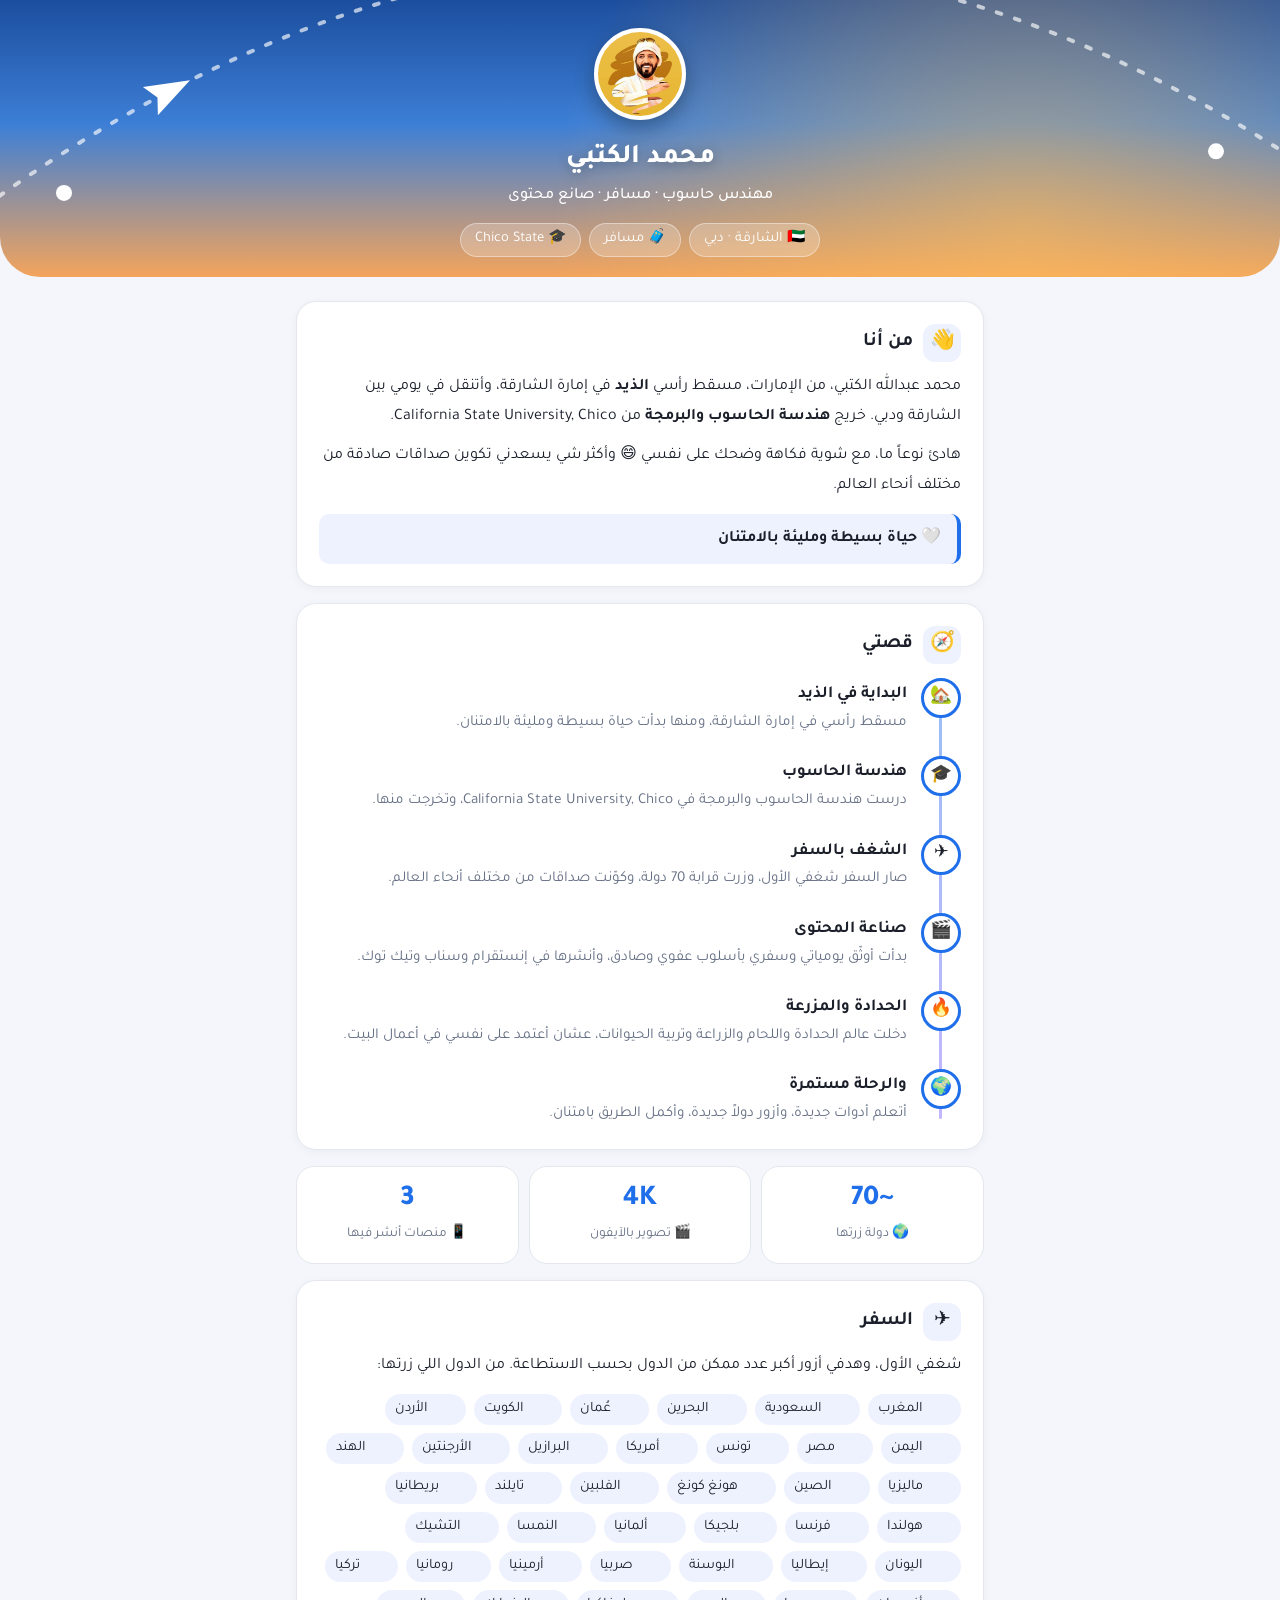
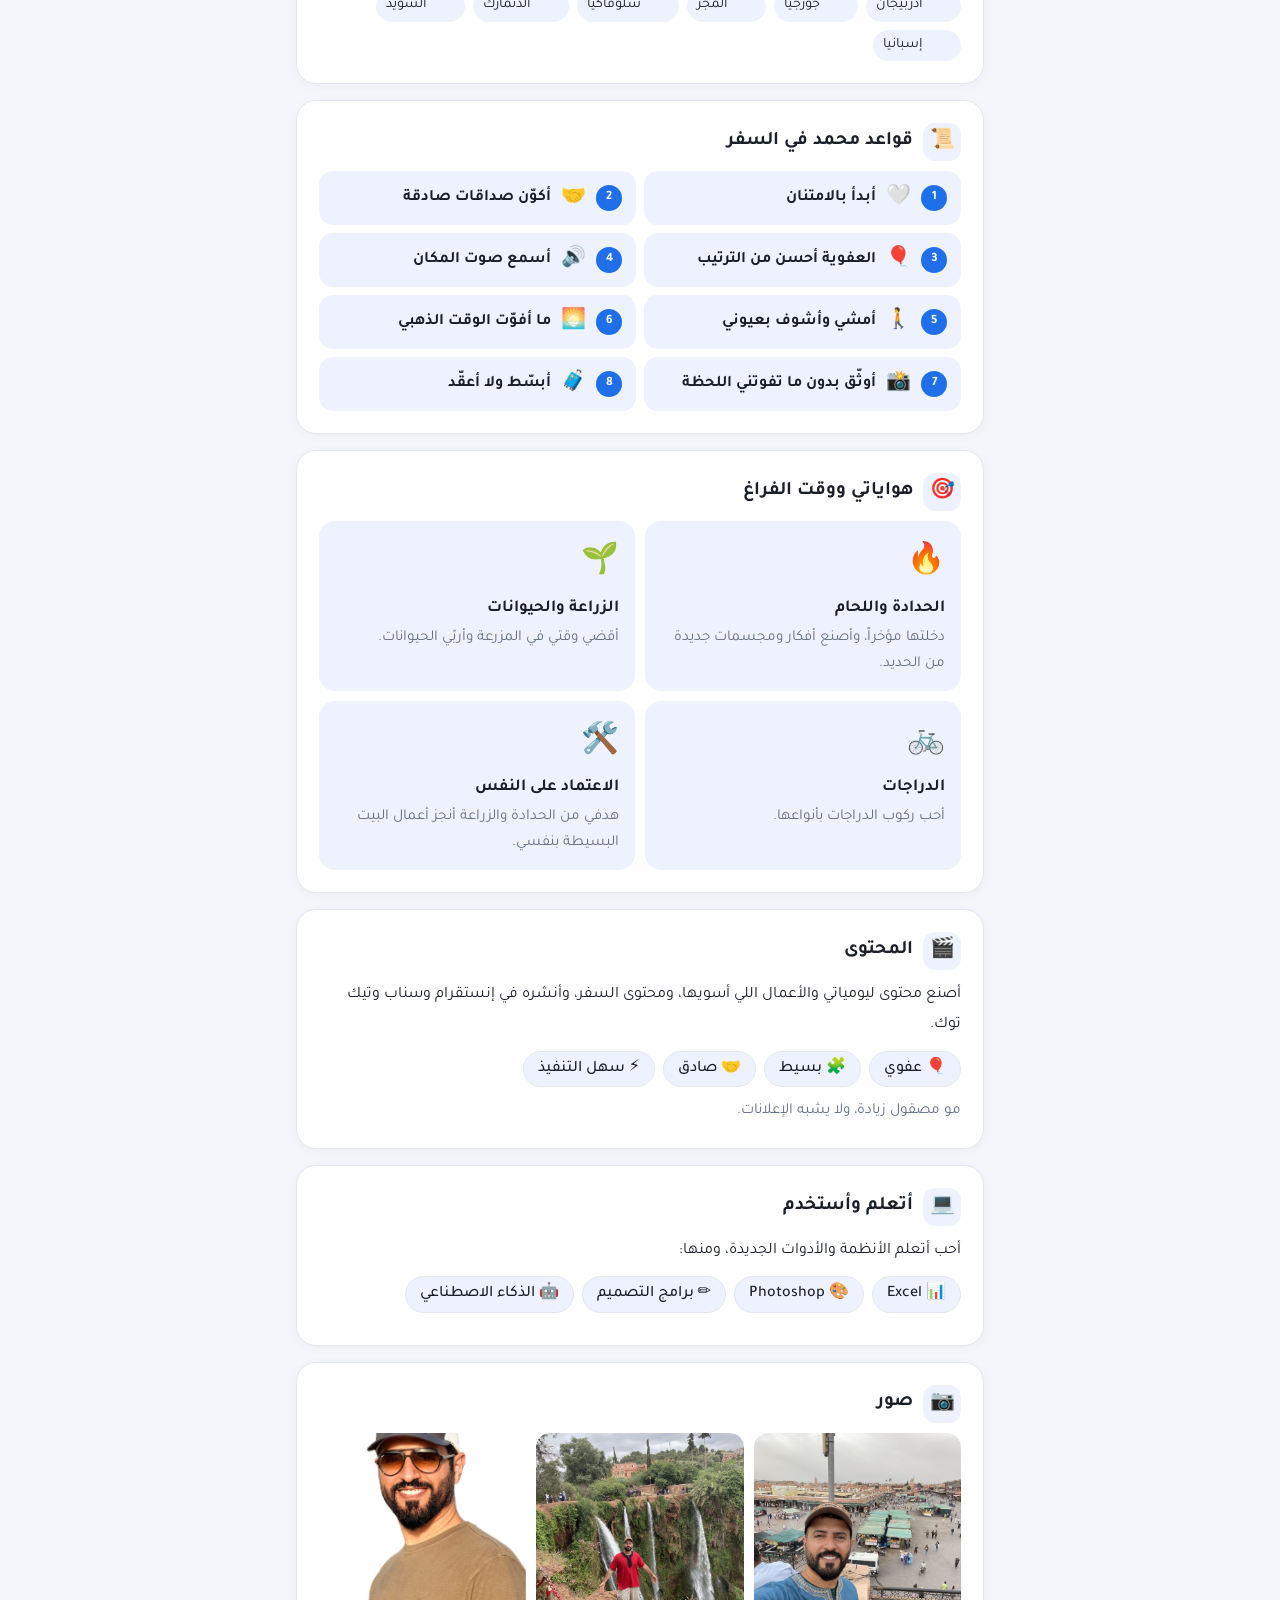
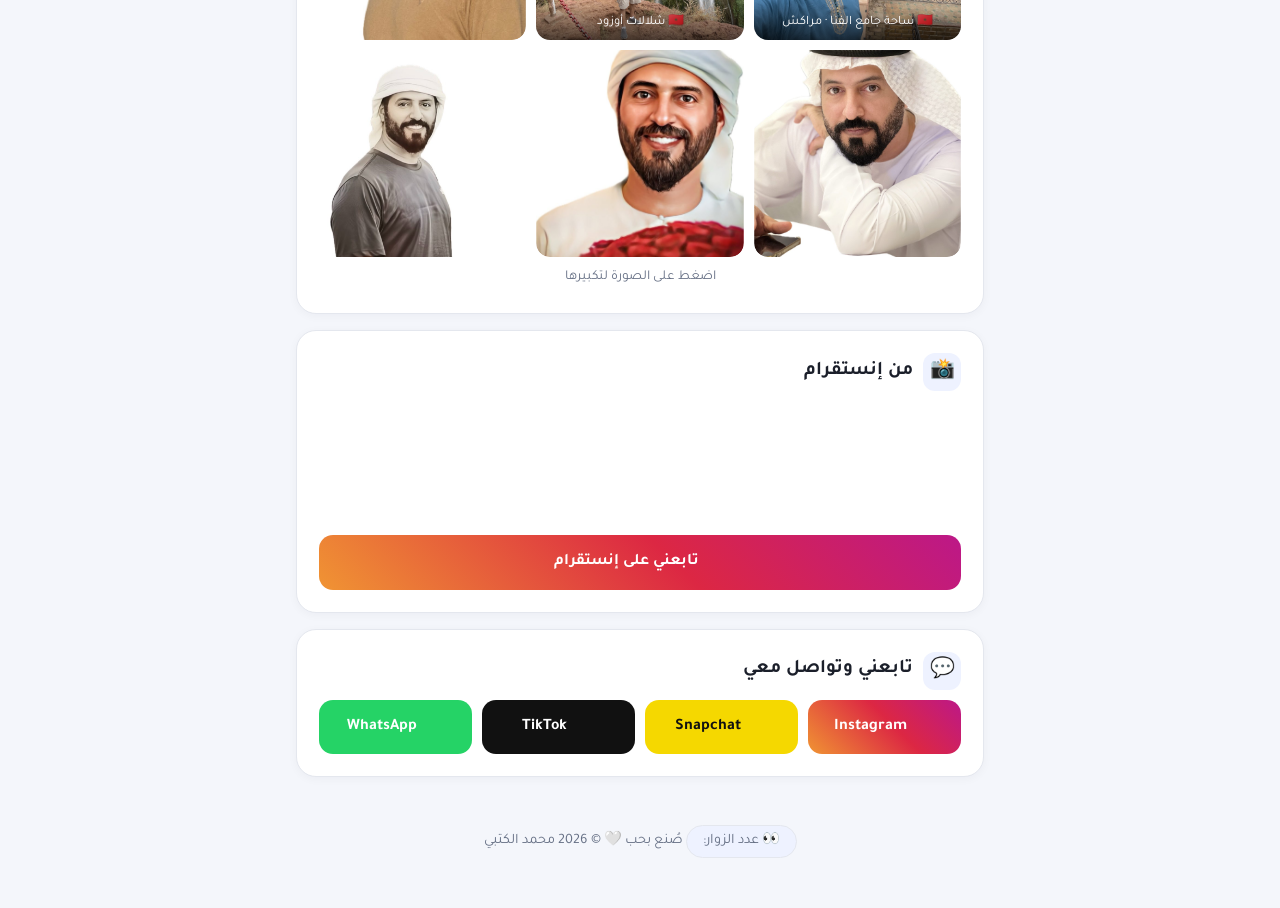
==== commit 427ee113: "Add visitor counter Co-Authored-By: Claude Sonnet 5.5 <noreply@anthropic.com>" ====
--- a/index.html
+++ b/index.html
@@ -204,7 +204,9 @@
     </section>
   </main>
 
-  <footer>صُنع بحب 🤍 © <span id="y"></span> محمد الكتبي</footer>
+  <footer>
+    <p class="visitors" id="visitors" hidden>👀 عدد الزوار: <b id="vcount"></b></p>
+    صُنع بحب 🤍 © <span id="y"></span> محمد الكتبي</footer>
 
   <script>
     (() => {
@@ -238,6 +240,25 @@
     document.getElementById('flags').innerHTML = countries.map(([n, c]) =>
       `<span class="flag"><img src="https://flagcdn.com/w40/${c}.png" alt="" loading="lazy" width="20" height="15">${n}</span>`
     ).join('');
+
+    // عداد الزوار (يُحسب مرة واحدة لكل متصفح، ولا يُحسب إلا على الدومين الحقيقي)
+    (async () => {
+      const base = 'https://abacus.jasoncameron.dev';
+      const path = '/aldhaid-ae/visits';
+      let counted = false;
+      try { counted = localStorage.getItem('visited') === '1'; } catch (e) {}
+      const live = location.hostname === 'aldhaid.ae' || location.hostname === 'www.aldhaid.ae';
+      const action = (live && !counted) ? 'hit' : 'get';
+      try {
+        const r = await fetch(base + '/' + action + path);
+        if (!r.ok) return;
+        const { value } = await r.json();
+        if (typeof value !== 'number') return;
+        if (action === 'hit') { try { localStorage.setItem('visited', '1'); } catch (e) {} }
+        document.getElementById('vcount').textContent = value.toLocaleString('ar-AE');
+        document.getElementById('visitors').hidden = false;
+      } catch (e) { /* العداد اختياري: لو تعطل يبقى مخفياً */ }
+    })();
 
     // ظهور الأقسام بالتمرير
     const items = document.querySelectorAll('main .card, main .stat');
--- a/style.css
+++ b/style.css
@@ -297,3 +297,11 @@
 }
 .rules .e { font-size: 1.25rem; }
 @media (min-width: 600px) { .rules { grid-template-columns: repeat(2, 1fr); } }
+
+/* ---------- Visitor counter ---------- */
+.visitors {
+  display: inline-block; margin-bottom: 10px;
+  background: var(--soft); border: 1px solid var(--border);
+  border-radius: 999px; padding: 2px 16px; font-size: .9rem;
+}
+.visitors b { color: var(--accent); }
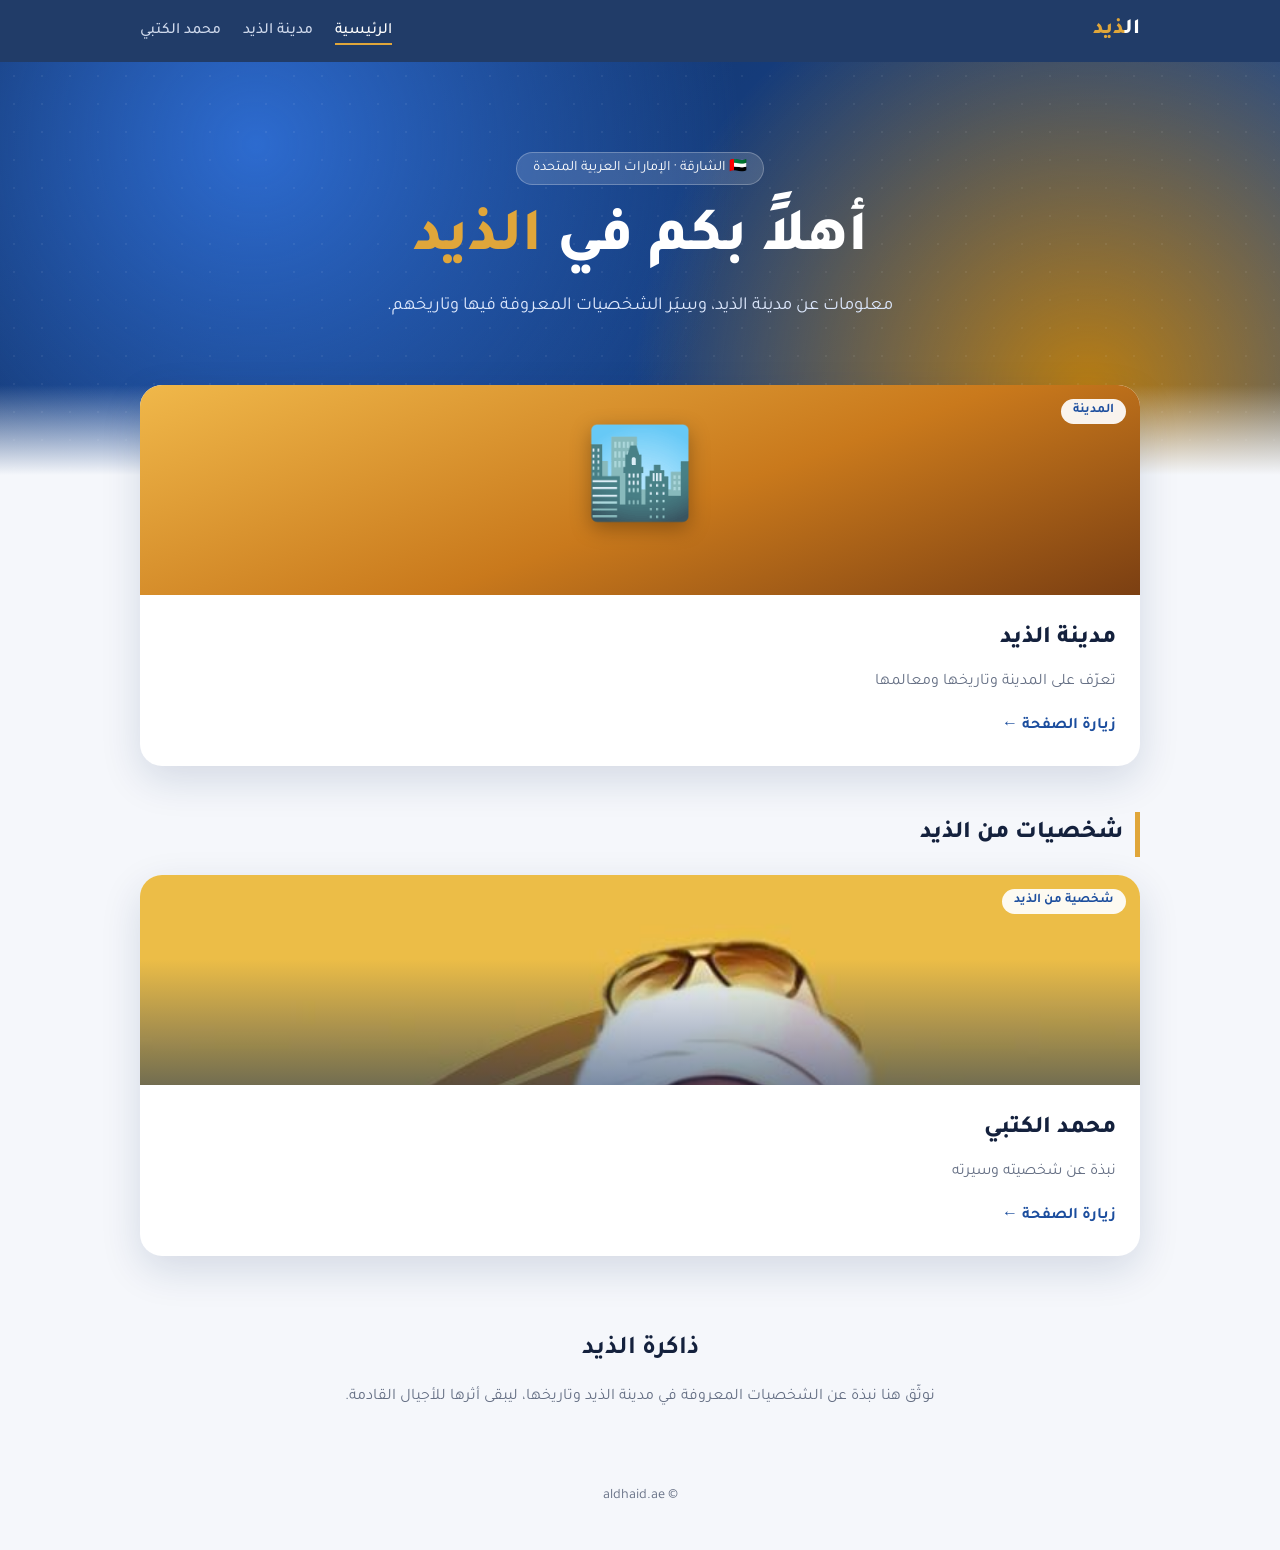
==== commit bbf89c30: "Redesign: new home page with city page and personalities; move Mohamed page to /mohammed Co-Authored" ====
--- a/index.html
+++ b/index.html
@@ -1,292 +1,37 @@
 <!DOCTYPE html>
 <html lang="ar" dir="rtl">
 <head>
-  <meta charset="UTF-8">
-  <meta name="viewport" content="width=device-width, initial-scale=1">
-  <title>محمد الكتبي</title>
-  <meta name="description" content="محمد عبدالله الكتبي — مهندس حاسوب من الإمارات، مسافر وصانع محتوى، زرت قرابة 70 دولة.">
-  <meta name="theme-color" content="#1c4e9e">
-  <link rel="icon" href="images/profile.jpg">
-  <link rel="canonical" href="https://aldhaid.ae/">
-  <meta property="og:type" content="website">
-  <meta property="og:locale" content="ar_AE">
-  <meta property="og:title" content="محمد الكتبي">
-  <meta property="og:description" content="مهندس حاسوب من الإمارات، مسافر وصانع محتوى. زرت قرابة 70 دولة.">
-  <meta property="og:url" content="https://aldhaid.ae/">
-  <meta property="og:image" content="https://aldhaid.ae/og-image.jpg">
-  <meta property="og:image:width" content="1200">
-  <meta property="og:image:height" content="630">
-  <meta name="twitter:card" content="summary_large_image">
-  <meta name="twitter:image" content="https://aldhaid.ae/og-image.jpg">
-  <link rel="preconnect" href="https://fonts.googleapis.com">
-  <link href="https://fonts.googleapis.com/css2?family=Tajawal:wght@400;500;700;800&display=swap" rel="stylesheet">
-  <link rel="stylesheet" href="style.css">
+<meta charset="utf-8">
+<meta name="viewport" content="width=device-width,initial-scale=1">
+<title>الذيد | aldhaid.ae</title>
+<meta name="description" content="موقع الذيد: مدينة الذيد وأهلها في مكان واحد">
+<meta name="theme-color" content="#0f2c5c">
+<link rel="preconnect" href="https://fonts.googleapis.com">
+<link href="https://fonts.googleapis.com/css2?family=Tajawal:wght@400;500;700;800&display=swap" rel="stylesheet">
+<link rel="stylesheet" href="style.css">
 </head>
 <body>
+<header class="site"><div class="wrap"><a class="logo" href="index.html">ال<span>ذيد</span></a><nav id="nav"></nav></div></header>
 
-  <header class="hero">
-    <!-- مسار الرحلة والطائرة -->
-    <svg class="route" viewBox="0 0 800 360" preserveAspectRatio="xMidYMid slice" aria-hidden="true">
-      <path id="flight" d="M -20 230 Q 400 -80 820 200" fill="none" stroke="rgba(255,255,255,.65)" stroke-width="2.5" stroke-dasharray="3 9" stroke-linecap="round"/>
-      <circle cx="40" cy="214" r="5" fill="#fff"/>
-      <circle cx="760" cy="188" r="5" fill="#fff"/>
-      <g fill="#fff">
-        <path d="M 16 0 L -12 -10 L -7 0 L -12 10 Z">
-          <animateMotion dur="14s" repeatCount="indefinite" rotate="auto"><mpath href="#flight"/></animateMotion>
-        </path>
-      </g>
-    </svg>
+<section class="hero">
+  <div class="dots"></div>
+  <span class="badge">🇦🇪 الشارقة · الإمارات العربية المتحدة</span>
+  <h1>أهلاً بكم في <em>الذيد</em></h1>
+  <p>معلومات عن مدينة الذيد، وسِيَر الشخصيات المعروفة فيها وتاريخهم.</p>
+</section>
 
-    <img class="avatar" src="images/profile.jpg" alt="صورة محمد الكتبي">
-    <h1>محمد الكتبي</h1>
-    <p class="en">Mohamed Alketbi</p>
-    <p class="tagline">مهندس حاسوب · مسافر · صانع محتوى</p>
-    <div class="chips">
-      <span class="chip">🇦🇪 الشارقة · دبي</span>
-      <span class="chip">🧳 مسافر</span>
-      <span class="chip">🎓 Chico State</span>
-    </div>
-  </header>
+<main class="wrap sections">
+  <div class="grid" id="places"></div>
+  <h2 class="section" id="people-title">شخصيات من الذيد</h2>
+  <div class="grid" id="people"></div>
 
-  <main>
-    <!-- من أنا -->
-    <section class="card">
-      <h2><span class="ico">👋</span> من أنا</h2>
-      <p>
-        محمد عبدالله الكتبي، من الإمارات، مسقط رأسي <b>الذيد</b> في إمارة الشارقة،
-        وأتنقل في يومي بين الشارقة ودبي. خريج <b>هندسة الحاسوب والبرمجة</b>
-        من California State University, Chico.
-      </p>
-      <p>
-        هادئ نوعاً ما، مع شوية فكاهة وضحك على نفسي 😄
-        وأكثر شي يسعدني تكوين صداقات صادقة من مختلف أنحاء العالم.
-      </p>
-      <blockquote>🤍 حياة بسيطة ومليئة بالامتنان</blockquote>
-    </section>
+  <section class="about">
+    <h2>ذاكرة الذيد</h2>
+    <p>نوثّق هنا نبذة عن الشخصيات المعروفة في مدينة الذيد وتاريخها، ليبقى أثرها للأجيال القادمة.</p>
+  </section>
+</main>
 
-    <!-- قصتي -->
-    <section class="card">
-      <h2><span class="ico">🧭</span> قصتي</h2>
-      <ol class="timeline">
-        <li>
-          <span class="dot">🏡</span>
-          <h3>البداية في الذيد</h3>
-          <p>مسقط رأسي في إمارة الشارقة، ومنها بدأت حياة بسيطة ومليئة بالامتنان.</p>
-        </li>
-        <li>
-          <span class="dot">🎓</span>
-          <h3>هندسة الحاسوب</h3>
-          <p>درست هندسة الحاسوب والبرمجة في California State University, Chico، وتخرجت منها.</p>
-        </li>
-        <li>
-          <span class="dot">✈️</span>
-          <h3>الشغف بالسفر</h3>
-          <p>صار السفر شغفي الأول، وزرت قرابة 70 دولة، وكوّنت صداقات من مختلف أنحاء العالم.</p>
-        </li>
-        <li>
-          <span class="dot">🎬</span>
-          <h3>صناعة المحتوى</h3>
-          <p>بدأت أوثّق يومياتي وسفري بأسلوب عفوي وصادق، وأنشرها في إنستقرام وسناب وتيك توك.</p>
-        </li>
-        <li>
-          <span class="dot">🔥</span>
-          <h3>الحدادة والمزرعة</h3>
-          <p>دخلت عالم الحدادة واللحام والزراعة وتربية الحيوانات، عشان أعتمد على نفسي في أعمال البيت.</p>
-        </li>
-        <li>
-          <span class="dot">🌍</span>
-          <h3>والرحلة مستمرة</h3>
-          <p>أتعلم أدوات جديدة، وأزور دولاً جديدة، وأكمل الطريق بامتنان.</p>
-        </li>
-      </ol>
-    </section>
-
-    <!-- أرقام -->
-    <section class="stats">
-      <div class="stat"><b>~70</b><span>🌍 دولة زرتها</span></div>
-      <div class="stat"><b>4K</b><span>🎬 تصوير بالآيفون</span></div>
-      <div class="stat"><b>3</b><span>📱 منصات أنشر فيها</span></div>
-    </section>
-
-    <!-- السفر -->
-    <section class="card">
-      <h2><span class="ico">✈️</span> السفر</h2>
-      <p>شغفي الأول، وهدفي أزور أكبر عدد ممكن من الدول بحسب الاستطاعة. من الدول اللي زرتها:</p>
-      <div class="flags" id="flags"></div>
-    </section>
-
-    <!-- قواعد السفر -->
-    <section class="card">
-      <h2><span class="ico">📜</span> قواعد محمد في السفر</h2>
-      <ol class="rules">
-        <li><span class="n">1</span><span class="e">🤍</span>أبدأ بالامتنان</li>
-        <li><span class="n">2</span><span class="e">🤝</span>أكوّن صداقات صادقة</li>
-        <li><span class="n">3</span><span class="e">🎈</span>العفوية أحسن من الترتيب</li>
-        <li><span class="n">4</span><span class="e">🔊</span>أسمع صوت المكان</li>
-        <li><span class="n">5</span><span class="e">🚶</span>أمشي وأشوف بعيوني</li>
-        <li><span class="n">6</span><span class="e">🌅</span>ما أفوّت الوقت الذهبي</li>
-        <li><span class="n">7</span><span class="e">📸</span>أوثّق بدون ما تفوتني اللحظة</li>
-        <li><span class="n">8</span><span class="e">🧳</span>أبسّط ولا أعقّد</li>
-      </ol>
-    </section>
-
-    <!-- هواياتي -->
-    <section class="card">
-      <h2><span class="ico">🎯</span> هواياتي ووقت الفراغ</h2>
-      <div class="grid">
-        <div class="tile"><span class="big">🔥</span><h3>الحدادة واللحام</h3><p>دخلتها مؤخراً، وأصنع أفكار ومجسمات جديدة من الحديد.</p></div>
-        <div class="tile"><span class="big">🌱</span><h3>الزراعة والحيوانات</h3><p>أقضي وقتي في المزرعة وأربّي الحيوانات.</p></div>
-        <div class="tile"><span class="big">🚲</span><h3>الدراجات</h3><p>أحب ركوب الدراجات بأنواعها.</p></div>
-        <div class="tile"><span class="big">🛠️</span><h3>الاعتماد على النفس</h3><p>هدفي من الحدادة والزراعة أنجز أعمال البيت البسيطة بنفسي.</p></div>
-      </div>
-    </section>
-
-    <!-- المحتوى -->
-    <section class="card">
-      <h2><span class="ico">🎬</span> المحتوى</h2>
-      <p>
-        أصنع محتوى ليومياتي والأعمال اللي أسويها، ومحتوى السفر،
-        وأنشره في إنستقرام وسناب وتيك توك.
-      </p>
-      <ul class="tags">
-        <li>🎈 عفوي</li>
-        <li>🧩 بسيط</li>
-        <li>🤝 صادق</li>
-        <li>⚡ سهل التنفيذ</li>
-      </ul>
-      <p class="muted">مو مصقول زيادة، ولا يشبه الإعلانات.</p>
-    </section>
-
-    <!-- التعلم والأدوات -->
-    <section class="card">
-      <h2><span class="ico">💻</span> أتعلم وأستخدم</h2>
-      <p>أحب أتعلم الأنظمة والأدوات الجديدة، ومنها:</p>
-      <ul class="tags">
-        <li>📊 Excel</li>
-        <li>🎨 Photoshop</li>
-        <li>✏️ برامج التصميم</li>
-        <li>🤖 الذكاء الاصطناعي</li>
-      </ul>
-    </section>
-
-    <!-- الصور -->
-    <section class="card">
-      <h2><span class="ico">📷</span> صور</h2>
-      <div class="gallery">
-        <figure><img src="images/morocco-market.jpg" alt="ساحة جامع الفنا، مراكش" loading="lazy"><figcaption>🇲🇦 ساحة جامع الفنا · مراكش</figcaption></figure>
-        <figure><img src="images/morocco-waterfall.jpg" alt="شلالات أوزود، المغرب" loading="lazy"><figcaption>🇲🇦 شلالات أوزود</figcaption></figure>
-        <figure><img src="images/photo3.jpg" alt="محمد الكتبي" loading="lazy"></figure>
-        <figure><img src="images/photo1.jpg" alt="محمد الكتبي" loading="lazy"></figure>
-        <figure><img src="images/photo4.jpg" alt="محمد الكتبي" loading="lazy"></figure>
-        <figure><img src="images/photo2.jpg" alt="محمد الكتبي" loading="lazy"></figure>
-      </div>
-      <p class="muted hint">اضغط على الصورة لتكبيرها</p>
-    </section>
-
-    <!-- إنستقرام -->
-    <section class="card">
-      <h2><span class="ico">📸</span> من إنستقرام</h2>
-      <div class="insta-feed">
-        <behold-widget feed-id="JTGPiDyUB6IaNqz0ckpw"></behold-widget>
-      </div>
-      <a class="soc insta follow" href="https://instagram.com/NCC" target="_blank" rel="noopener"><i style="--i:url(https://cdn.jsdelivr.net/npm/simple-icons/icons/instagram.svg)"></i>تابعني على إنستقرام</a>
-    </section>
-
-    <!-- التواصل -->
-    <section class="card">
-      <h2><span class="ico">💬</span> تابعني وتواصل معي</h2>
-      <div class="links">
-        <a class="soc insta" href="https://instagram.com/NCC" target="_blank" rel="noopener"><i style="--i:url(https://cdn.jsdelivr.net/npm/simple-icons/icons/instagram.svg)"></i>Instagram</a>
-        <a class="soc snap" href="https://snapchat.com/add/dxb.6" target="_blank" rel="noopener"><i style="--i:url(https://cdn.jsdelivr.net/npm/simple-icons/icons/snapchat.svg)"></i>Snapchat</a>
-        <a class="soc tiktok" href="https://tiktok.com/@alketbi.travel" target="_blank" rel="noopener"><i style="--i:url(https://cdn.jsdelivr.net/npm/simple-icons/icons/tiktok.svg)"></i>TikTok</a>
-        <a class="soc wa" href="https://wa.me/971556080700" target="_blank" rel="noopener"><i style="--i:url(https://cdn.jsdelivr.net/npm/simple-icons/icons/whatsapp.svg)"></i>WhatsApp</a>
-      </div>
-    </section>
-  </main>
-
-  <footer>
-    <p class="visitors" id="visitors" hidden>👀 عدد الزوار: <b id="vcount"></b></p>
-    صُنع بحب 🤍 © <span id="y"></span> محمد الكتبي</footer>
-
-  <script>
-    (() => {
-      if (window.__bhldScript) return;
-      window.__bhldScript = true;
-      const d = document, s = d.createElement("script");
-      s.type = "module";
-      s.src = "https://w.behold.so/widget.js";
-      setTimeout(() => { d.head.append(s); }, 0);
-    })();
-  </script>
-
-  <div class="lightbox" id="lightbox" hidden>
-    <button class="close" aria-label="إغلاق">&times;</button>
-    <img id="lightbox-img" alt="">
-  </div>
-  <script>
-    document.getElementById('y').textContent = new Date().getFullYear();
-
-    // الدول: [الاسم، رمز الدولة]
-    const countries = [
-      ['المغرب','ma'],['السعودية','sa'],['البحرين','bh'],['عُمان','om'],['الكويت','kw'],
-      ['الأردن','jo'],['اليمن','ye'],['مصر','eg'],['تونس','tn'],['أمريكا','us'],
-      ['البرازيل','br'],['الأرجنتين','ar'],['الهند','in'],['ماليزيا','my'],['الصين','cn'],
-      ['هونغ كونغ','hk'],['الفلبين','ph'],['تايلند','th'],['بريطانيا','gb'],['هولندا','nl'],
-      ['فرنسا','fr'],['بلجيكا','be'],['ألمانيا','de'],['النمسا','at'],['التشيك','cz'],
-      ['اليونان','gr'],['إيطاليا','it'],['البوسنة','ba'],['صربيا','rs'],['أرمينيا','am'],
-      ['رومانيا','ro'],['تركيا','tr'],['أذربيجان','az'],['جورجيا','ge'],['المجر','hu'],
-      ['سلوفاكيا','sk'],['الدنمارك','dk'],['السويد','se'],['إسبانيا','es']
-    ];
-    document.getElementById('flags').innerHTML = countries.map(([n, c]) =>
-      `<span class="flag"><img src="https://flagcdn.com/w40/${c}.png" alt="" loading="lazy" width="20" height="15">${n}</span>`
-    ).join('');
-
-    // عداد الزوار (يُحسب مرة واحدة لكل متصفح، ولا يُحسب إلا على الدومين الحقيقي)
-    (async () => {
-      const base = 'https://abacus.jasoncameron.dev';
-      const path = '/aldhaid-ae/visits';
-      let counted = false;
-      try { counted = localStorage.getItem('visited') === '1'; } catch (e) {}
-      const live = location.hostname === 'aldhaid.ae' || location.hostname === 'www.aldhaid.ae';
-      const action = (live && !counted) ? 'hit' : 'get';
-      try {
-        const r = await fetch(base + '/' + action + path);
-        if (!r.ok) return;
-        const { value } = await r.json();
-        if (typeof value !== 'number') return;
-        if (action === 'hit') { try { localStorage.setItem('visited', '1'); } catch (e) {} }
-        document.getElementById('vcount').textContent = value.toLocaleString('ar-AE');
-        document.getElementById('visitors').hidden = false;
-      } catch (e) { /* العداد اختياري: لو تعطل يبقى مخفياً */ }
-    })();
-
-    // ظهور الأقسام بالتمرير
-    const items = document.querySelectorAll('main .card, main .stat');
-    if ('IntersectionObserver' in window && !matchMedia('(prefers-reduced-motion: reduce)').matches) {
-      const io = new IntersectionObserver((entries) => {
-        entries.forEach(e => {
-          if (e.isIntersecting) { e.target.classList.add('in'); io.unobserve(e.target); }
-        });
-      }, { threshold: 0.08, rootMargin: '0px 0px -30px 0px' });
-      items.forEach((el, i) => {
-        el.classList.add('reveal');
-        if (el.classList.contains('stat')) el.style.transitionDelay = (i % 3) * 90 + 'ms';
-        io.observe(el);
-      });
-    }
-
-    // تكبير الصور
-    const box = document.getElementById('lightbox');
-    const big = document.getElementById('lightbox-img');
-    document.querySelectorAll('.gallery img').forEach(img => {
-      img.addEventListener('click', () => {
-        big.src = img.src;
-        big.alt = img.alt;
-        box.hidden = false;
-      });
-    });
-    box.addEventListener('click', () => { box.hidden = true; });
-    document.addEventListener('keydown', e => { if (e.key === 'Escape') box.hidden = true; });
-  </script>
+<footer>© aldhaid.ae</footer>
+<script src="site.js"></script>
 </body>
 </html>
--- a/style.css
+++ b/style.css
@@ -1,307 +1,60 @@
-:root {
-  --bg: #f4f6fb;
-  --card: #ffffff;
-  --text: #1b1f2a;
-  --muted: #667085;
-  --accent: #1f6feb;
-  --accent2: #7c5cff;
-  --soft: #eef2ff;
-  --border: #e4e7ee;
-}
-@media (prefers-color-scheme: dark) {
-  :root {
-    --bg: #0e1116;
-    --card: #171b23;
-    --text: #eef1f6;
-    --muted: #9aa4b2;
-    --accent: #5b9dff;
-    --accent2: #9b86ff;
-    --soft: #202638;
-    --border: #262c38;
-  }
-}
+:root{--blue:#1c4e9e;--navy:#0f2c5c;--gold:#e0a63a;--bg:#f5f7fb;--ink:#14213d;--muted:#667085;--card:#fff;--line:#e3e8f0}
+*{box-sizing:border-box}
+html{scroll-behavior:smooth}
+body{margin:0;font-family:"Tajawal","Segoe UI",Tahoma,sans-serif;background:var(--bg);color:var(--ink);line-height:1.9}
+a{color:inherit;text-decoration:none}
+.wrap{max-width:1040px;margin:0 auto;padding:0 20px}
 
-* { box-sizing: border-box; margin: 0; padding: 0; }
+/* الهيدر */
+header.site{position:sticky;top:0;z-index:20;background:rgba(15,44,92,.92);backdrop-filter:blur(8px)}
+header.site .wrap{display:flex;justify-content:space-between;align-items:center;height:62px}
+.logo{color:#fff;font-weight:800;font-size:1.35rem}
+.logo span{color:var(--gold)}
+nav a{color:#cfd9ec;margin-inline-start:22px;font-weight:500;font-size:.98rem;padding:4px 0;border-bottom:2px solid transparent}
+nav a:hover,nav a.active{color:#fff;border-color:var(--gold)}
 
-body {
-  font-family: "Tajawal", system-ui, sans-serif;
-  background: var(--bg);
-  color: var(--text);
-  line-height: 1.9;
-}
-a { color: var(--accent); text-decoration: none; }
-a:hover { text-decoration: underline; }
+/* الواجهة */
+.hero{position:relative;overflow:hidden;color:#fff;text-align:center;padding:90px 20px 150px;
+  background:radial-gradient(circle at 20% 20%,#2d6bcf 0,transparent 45%),radial-gradient(circle at 85% 80%,#b97d12 0,transparent 40%),linear-gradient(135deg,var(--navy),var(--blue))}
+.hero::after{content:"";position:absolute;inset:auto 0 0 0;height:90px;background:linear-gradient(to top,var(--bg),transparent)}
+.hero .badge{display:inline-block;background:rgba(255,255,255,.14);border:1px solid rgba(255,255,255,.25);border-radius:30px;padding:2px 16px;font-size:.9rem;margin-bottom:16px}
+.hero h1{margin:0 0 10px;font-size:clamp(2.2rem,6vw,3.8rem);font-weight:800;line-height:1.3}
+.hero h1 em{font-style:normal;color:var(--gold)}
+.hero p{margin:0 auto;max-width:560px;font-size:1.15rem;color:#dbe6fb}
+.hero .dots{position:absolute;inset:0;background-image:radial-gradient(rgba(255,255,255,.12) 1.5px,transparent 1.5px);background-size:28px 28px;opacity:.5}
+.hero>*{position:relative}
 
-/* ---------- Hero (سفر وترحال) ---------- */
-.hero {
-  position: relative;
-  overflow: hidden;
-  text-align: center;
-  padding: 28px 16px 20px;
-  color: #fff;
-  background:
-    radial-gradient(circle at 80% 85%, rgba(255, 190, 90, .55), transparent 45%),
-    linear-gradient(180deg, #1c4e9e 0%, #3d7fd6 45%, #f4a45c 100%);
-  border-radius: 0 0 40px 40px;
-}
-.hero > * { position: relative; z-index: 1; }
-.route { position: absolute !important; inset: 0; width: 100%; height: 100%; z-index: 0 !important; }
+/* بطاقات الأقسام */
+.sections{margin-top:-90px;position:relative;z-index:2}
+.sections #places{margin-bottom:0}
+.timeline{border-inline-start:3px solid var(--gold);padding-inline-start:20px;margin:16px 0}
+.timeline div{margin-bottom:18px}
+.timeline b{color:var(--blue)}
+.sections h2.section{margin:46px 0 18px;font-size:1.5rem;font-weight:800;border-inline-start:5px solid var(--gold);padding-inline-start:12px}
+.grid{display:grid;grid-template-columns:repeat(auto-fit,minmax(300px,1fr));gap:24px}
+.tile{display:flex;flex-direction:column;background:var(--card);border-radius:22px;overflow:hidden;box-shadow:0 14px 40px rgba(15,44,92,.14);transition:transform .25s,box-shadow .25s}
+.tile:hover{transform:translateY(-6px);box-shadow:0 22px 50px rgba(15,44,92,.22)}
+.tile .cover{height:210px;display:flex;align-items:center;justify-content:center;position:relative;background-size:cover;background-position:center top}
+.tile .cover.place{background:linear-gradient(160deg,#f0b84a,#c9791c 55%,#7b3f12)}
+.tile .cover.place .icon{font-size:5.5rem;filter:drop-shadow(0 6px 10px rgba(0,0,0,.3))}
+.tile .cover.person::after{content:"";position:absolute;inset:0;background:linear-gradient(to top,rgba(15,44,92,.55),transparent 60%)}
+.tile .tag{position:absolute;top:14px;inset-inline-start:14px;z-index:1;background:rgba(255,255,255,.92);color:var(--blue);border-radius:20px;padding:0 12px;font-size:.82rem;font-weight:700}
+.tile .body{padding:22px 24px 24px}
+.tile h3{margin:0 0 4px;font-size:1.5rem;font-weight:800}
+.tile p{margin:0 0 14px;color:var(--muted)}
+.tile .go{color:var(--blue);font-weight:700}
+.tile:hover .go{color:var(--gold)}
 
+/* بطاقة إضافة شخص (تظهر عند الحاجة) */
+.about{margin:70px 0 30px;text-align:center}
+.about h2{font-size:1.6rem;margin:0 0 8px}
+.about p{color:var(--muted);max-width:620px;margin:0 auto}
 
-
-
-.avatar {
-  width: 92px; height: 92px;
-  border-radius: 50%;
-  object-fit: cover;
-  object-position: center 15%;
-  border: 4px solid #fff;
-  background: #fff;
-  box-shadow: 0 8px 20px rgba(0, 0, 0, .3);
-}
-.hero h1 { font-size: 1.7rem; font-weight: 800; margin-top: 8px; line-height: 1.3; text-shadow: 0 2px 12px rgba(0,0,0,.25); }
-.hero .en { display: none; opacity: .9; letter-spacing: 1px; }
-.tagline { font-weight: 500; margin-top: 4px; }
-
-.chips { display: flex; flex-wrap: wrap; gap: 8px; justify-content: center; margin-top: 12px; }
-.chip {
-  background: rgba(255, 255, 255, .22);
-  backdrop-filter: blur(6px);
-  border: 1px solid rgba(255, 255, 255, .4);
-  padding: 2px 14px;
-  border-radius: 999px;
-  font-size: .92rem;
-}
-@media (prefers-reduced-motion: reduce) { .route animateMotion { display: none; } }
-
-/* ---------- Layout ---------- */
-main {
-  max-width: 720px;
-  margin: 0 auto;
-  padding: 24px 16px 40px;
-  display: grid;
-  gap: 16px;
-}
-.card {
-  background: var(--card);
-  border: 1px solid var(--border);
-  border-radius: 20px;
-  padding: 22px;
-  box-shadow: 0 2px 10px rgba(20, 30, 60, .04);
-}
-.card h2 {
-  font-size: 1.2rem;
-  margin-bottom: 10px;
-  display: flex;
-  align-items: center;
-  gap: 10px;
-}
-.ico {
-  display: inline-grid;
-  place-items: center;
-  width: 38px;
-  height: 38px;
-  border-radius: 12px;
-  background: var(--soft);
-  font-size: 1.25rem;
-}
-.card p + p { margin-top: 8px; }
-.muted { color: var(--muted); font-size: .95rem; }
-blockquote {
-  margin-top: 12px;
-  padding: 10px 16px;
-  border-right: 4px solid var(--accent);
-  background: var(--soft);
-  border-radius: 10px;
-  font-weight: 700;
-}
-
-/* ---------- Stats ---------- */
-.stats { display: grid; grid-template-columns: repeat(3, 1fr); gap: 10px; }
-.stat {
-  background: var(--card);
-  border: 1px solid var(--border);
-  border-radius: 18px;
-  text-align: center;
-  padding: 14px 6px;
-}
-.stat b { display: block; font-size: 1.8rem; font-weight: 800; color: var(--accent); line-height: 1.3; }
-.stat span { font-size: .85rem; color: var(--muted); }
-
-/* ---------- Flags ---------- */
-.flags { display: flex; flex-wrap: wrap; gap: 8px; margin-top: 12px; }
-.flag {
-  display: inline-flex;
-  align-items: center;
-  gap: 6px;
-  background: var(--soft);
-  border-radius: 999px;
-  padding: 2px 12px 2px 10px;
-  font-size: .9rem;
-}
-.flag img { border-radius: 2px; }
-
-/* ---------- Hobbies ---------- */
-.grid { display: grid; grid-template-columns: 1fr; gap: 10px; margin-top: 8px; }
-.tile {
-  background: var(--soft);
-  border-radius: 16px;
-  padding: 14px 16px;
-}
-.tile .big { font-size: 1.9rem; }
-.tile h3 { font-size: 1.05rem; }
-.tile p { color: var(--muted); font-size: .95rem; line-height: 1.7; }
-
-/* ---------- Tags ---------- */
-.tags { list-style: none; display: flex; flex-wrap: wrap; gap: 8px; margin: 10px 0; }
-.tags li {
-  background: var(--soft);
-  border: 1px solid var(--border);
-  border-radius: 999px;
-  padding: 2px 14px;
-  font-weight: 500;
-}
-
-/* ---------- Gallery ---------- */
-.gallery { display: grid; grid-template-columns: repeat(2, 1fr); gap: 10px; }
-.gallery img {
-  width: 100%;
-  aspect-ratio: 1;
-  object-fit: cover;
-  border-radius: 14px;
-  background: var(--border);
-  cursor: zoom-in;
-  transition: transform .15s;
-}
-.gallery img:hover { transform: scale(1.03); }
-.hint { margin-top: 8px; text-align: center; font-size: .85rem; }
-
-/* ---------- Social ---------- */
-.links { display: grid; grid-template-columns: repeat(2, 1fr); gap: 10px; margin-top: 8px; }
-.soc {
-  --c: var(--accent);
-  display: flex;
-  align-items: center;
-  justify-content: center;
-  gap: 8px;
-  padding: 12px;
-  border-radius: 14px;
-  background: var(--c);
-  color: #fff;
-  font-weight: 700;
-  transition: transform .15s, filter .15s;
-}
-.soc:hover { transform: translateY(-2px); filter: brightness(1.08); text-decoration: none; }
-.soc i {
-  width: 20px;
-  height: 20px;
-  background: currentColor;
-  -webkit-mask: var(--i) center / contain no-repeat;
-  mask: var(--i) center / contain no-repeat;
-}
-.insta { --c: linear-gradient(45deg, #f09433, #dc2743 55%, #bc1888); }
-.snap { --c: #f5d800; color: #111; }
-.tiktok { --c: #111; }
-.wa { --c: #25d366; }
-.soc { background: var(--c); }
-.mail { text-align: center; margin-top: 14px; }
-
-footer { text-align: center; color: var(--muted); padding: 8px 16px 40px; font-size: .9rem; }
-
-/* ---------- Lightbox ---------- */
-.lightbox {
-  position: fixed;
-  inset: 0;
-  background: rgba(0, 0, 0, .9);
-  display: flex;
-  align-items: center;
-  justify-content: center;
-  padding: 16px;
-  z-index: 100;
-  cursor: zoom-out;
-}
-.lightbox[hidden] { display: none; }
-.lightbox img { max-width: 100%; max-height: 100%; border-radius: 8px; }
-.lightbox .close {
-  position: absolute;
-  top: 12px;
-  left: 16px;
-  background: none;
-  border: 0;
-  color: #fff;
-  font-size: 2.5rem;
-  line-height: 1;
-  cursor: pointer;
-}
-
-@media (min-width: 600px) {
-  .gallery { grid-template-columns: repeat(4, 1fr); }
-  .links { grid-template-columns: repeat(4, 1fr); }
-  .grid { grid-template-columns: repeat(2, 1fr); }
-}
-
-
-/* ---------- Gallery captions ---------- */
-.gallery figure { position: relative; margin: 0; overflow: hidden; border-radius: 14px; }
-.gallery figure img { display: block; }
-.gallery figcaption {
-  position: absolute; inset: auto 0 0 0;
-  padding: 18px 10px 8px;
-  font-size: .8rem; color: #fff; text-align: center; line-height: 1.4;
-  background: linear-gradient(transparent, rgba(0, 0, 0, .65));
-  pointer-events: none;
-}
-@media (min-width: 600px) { .gallery { grid-template-columns: repeat(3, 1fr); } }
-
-/* ---------- Instagram feed ---------- */
-.insta-feed { min-height: 120px; margin-top: 8px; border-radius: 14px; overflow: hidden; }
-.soc.follow { margin-top: 14px; }
-
-/* ---------- Timeline ---------- */
-.timeline { list-style: none; position: relative; margin-top: 14px; padding-right: 54px; }
-.timeline::before {
-  content: "";
-  position: absolute; top: 8px; bottom: 8px; right: 19px;
-  width: 3px; border-radius: 3px;
-  background: linear-gradient(var(--accent), var(--accent2));
-  opacity: .45;
-}
-.timeline li { position: relative; padding-bottom: 20px; }
-.timeline li:last-child { padding-bottom: 0; }
-.timeline .dot {
-  position: absolute; right: -54px; top: 0;
-  width: 40px; height: 40px; border-radius: 50%;
-  display: grid; place-items: center;
-  background: var(--card);
-  border: 3px solid var(--accent);
-  font-size: 1.1rem;
-}
-.timeline h3 { font-size: 1.05rem; line-height: 1.6; padding-top: 4px; }
-.timeline p { color: var(--muted); font-size: .95rem; line-height: 1.8; }
-
-/* ---------- Scroll reveal ---------- */
-.reveal { opacity: 0; transform: translateY(28px); transition: opacity .6s ease, transform .6s ease; }
-.reveal.in { opacity: 1; transform: none; }
-
-/* ---------- Travel rules ---------- */
-.rules { list-style: none; display: grid; gap: 8px; margin-top: 10px; counter-reset: r; }
-.rules li {
-  display: flex; align-items: center; gap: 10px;
-  background: var(--soft); border-radius: 14px;
-  padding: 8px 14px; font-weight: 700;
-}
-.rules .n {
-  flex: none; width: 26px; height: 26px; border-radius: 50%;
-  display: grid; place-items: center;
-  background: var(--accent); color: #fff; font-size: .8rem;
-}
-.rules .e { font-size: 1.25rem; }
-@media (min-width: 600px) { .rules { grid-template-columns: repeat(2, 1fr); } }
-
-/* ---------- Visitor counter ---------- */
-.visitors {
-  display: inline-block; margin-bottom: 10px;
-  background: var(--soft); border: 1px solid var(--border);
-  border-radius: 999px; padding: 2px 16px; font-size: .9rem;
-}
-.visitors b { color: var(--accent); }
+/* الصفحات الداخلية */
+article{background:var(--card);border:1px solid var(--line);border-radius:18px;padding:32px;margin:40px 0}
+article h1{margin-top:0;color:var(--blue)}
+.facts{display:grid;grid-template-columns:repeat(auto-fit,minmax(180px,1fr));gap:12px;margin:20px 0}
+.facts div{background:var(--bg);border-radius:12px;padding:12px 16px}
+.facts b{display:block;color:var(--muted);font-size:.85rem;font-weight:400}
+footer{text-align:center;color:var(--muted);padding:40px 0;font-size:.9rem}
+@media(max-width:560px){nav a{margin-inline-start:12px;font-size:.88rem}.hero{padding:60px 20px 130px}}
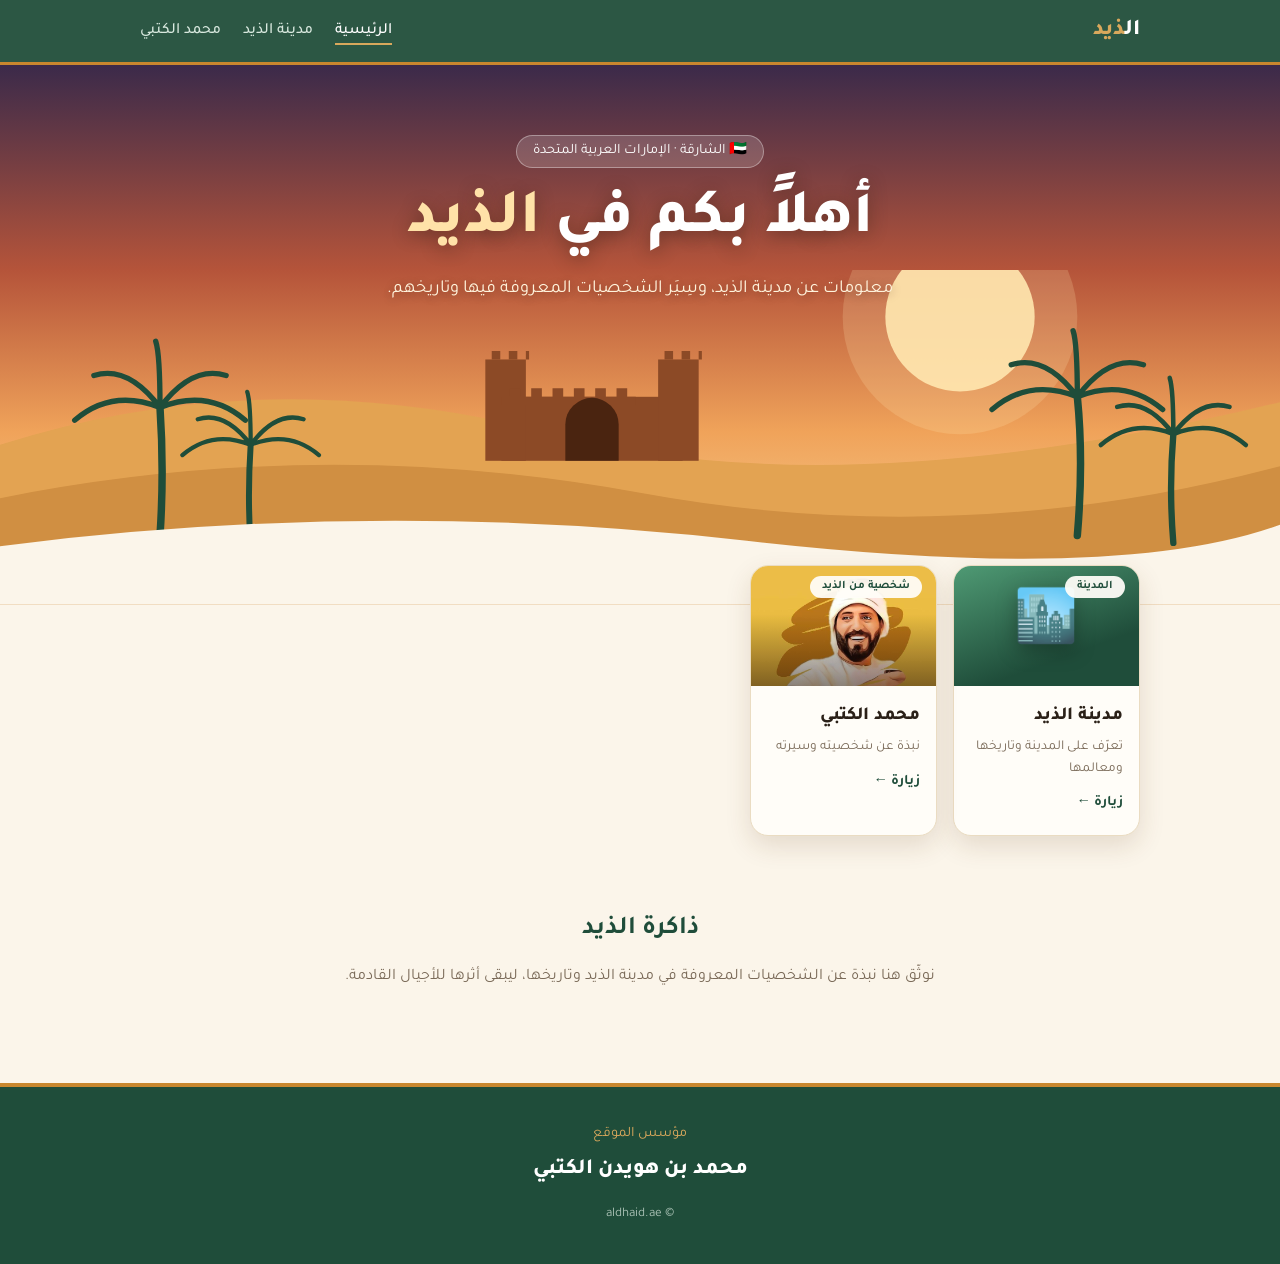
==== commit 518d6e7f: "Al Dhaid-inspired design, compact side-by-side cards, founder footer Co-Authored-By: Claude Sonnet 5" ====
--- a/index.html
+++ b/index.html
@@ -5,7 +5,7 @@
 <meta name="viewport" content="width=device-width,initial-scale=1">
 <title>الذيد | aldhaid.ae</title>
 <meta name="description" content="موقع الذيد: مدينة الذيد وأهلها في مكان واحد">
-<meta name="theme-color" content="#0f2c5c">
+<meta name="theme-color" content="#1f4d3a">
 <link rel="preconnect" href="https://fonts.googleapis.com">
 <link href="https://fonts.googleapis.com/css2?family=Tajawal:wght@400;500;700;800&display=swap" rel="stylesheet">
 <link rel="stylesheet" href="style.css">
@@ -14,16 +14,35 @@
 <header class="site"><div class="wrap"><a class="logo" href="index.html">ال<span>ذيد</span></a><nav id="nav"></nav></div></header>
 
 <section class="hero">
-  <div class="dots"></div>
-  <span class="badge">🇦🇪 الشارقة · الإمارات العربية المتحدة</span>
-  <h1>أهلاً بكم في <em>الذيد</em></h1>
-  <p>معلومات عن مدينة الذيد، وسِيَر الشخصيات المعروفة فيها وتاريخهم.</p>
+  <div class="text">
+    <span class="badge">🇦🇪 الشارقة · الإمارات العربية المتحدة</span>
+    <h1>أهلاً بكم في <em>الذيد</em></h1>
+    <p>معلومات عن مدينة الذيد، وسِيَر الشخصيات المعروفة فيها وتاريخهم.</p>
+  </div>
+  <svg class="scene" viewBox="0 0 1200 400" preserveAspectRatio="xMidYMax slice" aria-hidden="true">
+  <circle cx="900" cy="130" r="70" fill="#ffe7b0" opacity=".9"/>
+  <circle cx="900" cy="130" r="110" fill="#ffe7b0" opacity=".2"/>
+  <path d="M0 250 Q250 170 520 240 T1200 210 V400 H0Z" fill="#e3a352"/>
+  <g fill="#8c4a26">
+    <rect x="470" y="205" width="170" height="60"/>
+    <rect x="455" y="170" width="38" height="95"/><rect x="617" y="170" width="38" height="95"/>
+    <path d="M455 170h6v-8h8v8h8v-8h8v8h8v-8h3v8z"/><path d="M617 170h6v-8h8v8h8v-8h8v8h8v-8h3v8z"/>
+    <path d="M470 205h8v-8h10v8h10v-8h10v8h10v-8h10v8h10v-8h10v8h10v-8h10v8h10v-8h10v8h8v8H470z"/>
+    <path d="M530 265v-34a25 25 0 0 1 50 0v34z" fill="#4a2410"/>
+  </g>
+  <path d="M0 300 Q300 240 600 295 T1200 270 V400 H0Z" fill="#d08f42"/>
+  <g fill="#1f4d3a" stroke="#1f4d3a" stroke-linecap="round">
+    <g transform="translate(150 215)"><path d="M0 120 Q4 60 0 0" stroke-width="7" fill="none"/><path d="M0 0 Q-45 -18 -80 12M0 0 Q-30 -40 -62 -30M0 0 Q0 -50 -4 -62M0 0 Q30 -40 62 -30M0 0 Q45 -18 80 12" stroke-width="5" fill="none"/></g>
+    <g transform="translate(235 250) scale(.8)"><path d="M0 120 Q-4 60 0 0" stroke-width="7" fill="none"/><path d="M0 0 Q-45 -18 -80 12M0 0 Q-30 -40 -62 -30M0 0 Q0 -50 -4 -62M0 0 Q30 -40 62 -30M0 0 Q45 -18 80 12" stroke-width="5" fill="none"/></g>
+    <g transform="translate(1010 205)"><path d="M0 130 Q6 60 0 0" stroke-width="7" fill="none"/><path d="M0 0 Q-45 -18 -80 12M0 0 Q-30 -40 -62 -30M0 0 Q0 -50 -4 -62M0 0 Q30 -40 62 -30M0 0 Q45 -18 80 12" stroke-width="5" fill="none"/></g>
+    <g transform="translate(1100 240) scale(.85)"><path d="M0 120 Q-5 60 0 0" stroke-width="7" fill="none"/><path d="M0 0 Q-45 -18 -80 12M0 0 Q-30 -40 -62 -30M0 0 Q0 -50 -4 -62M0 0 Q30 -40 62 -30M0 0 Q45 -18 80 12" stroke-width="5" fill="none"/></g>
+  </g>
+  <path d="M0 345 Q350 300 700 340 T1200 325 V400 H0Z" fill="#fbf5ea"/>
+</svg>
 </section>
 
 <main class="wrap sections">
-  <div class="grid" id="places"></div>
-  <h2 class="section" id="people-title">شخصيات من الذيد</h2>
-  <div class="grid" id="people"></div>
+  <div class="grid" id="tiles"></div>
 
   <section class="about">
     <h2>ذاكرة الذيد</h2>
@@ -31,7 +50,11 @@
   </section>
 </main>
 
-<footer>© aldhaid.ae</footer>
+<footer class="founder">
+  <div class="label">مؤسس الموقع</div>
+  <div class="name">محمد بن هويدن الكتبي</div>
+  <small>© aldhaid.ae</small>
+</footer>
 <script src="site.js"></script>
 </body>
 </html>
--- a/style.css
+++ b/style.css
@@ -1,60 +1,69 @@
-:root{--blue:#1c4e9e;--navy:#0f2c5c;--gold:#e0a63a;--bg:#f5f7fb;--ink:#14213d;--muted:#667085;--card:#fff;--line:#e3e8f0}
+/* ألوان مستوحاة من الذيد: رمال الصحراء، نخيل المزارع، ذهب الغروب */
+:root{--sand:#f7eedd;--sand2:#ecd9b4;--dune:#d9a85c;--gold:#c8872e;--palm:#1f4d3a;--palm2:#2f7355;--night:#2b1a10;--bg:#fbf5ea;--ink:#2b2118;--muted:#7a6a58;--card:#fffdf8;--line:#eadcc2}
 *{box-sizing:border-box}
 html{scroll-behavior:smooth}
 body{margin:0;font-family:"Tajawal","Segoe UI",Tahoma,sans-serif;background:var(--bg);color:var(--ink);line-height:1.9}
 a{color:inherit;text-decoration:none}
 .wrap{max-width:1040px;margin:0 auto;padding:0 20px}
 
-/* الهيدر */
-header.site{position:sticky;top:0;z-index:20;background:rgba(15,44,92,.92);backdrop-filter:blur(8px)}
+header.site{position:sticky;top:0;z-index:20;background:rgba(31,77,58,.94);backdrop-filter:blur(8px);border-bottom:3px solid var(--gold)}
 header.site .wrap{display:flex;justify-content:space-between;align-items:center;height:62px}
-.logo{color:#fff;font-weight:800;font-size:1.35rem}
-.logo span{color:var(--gold)}
-nav a{color:#cfd9ec;margin-inline-start:22px;font-weight:500;font-size:.98rem;padding:4px 0;border-bottom:2px solid transparent}
-nav a:hover,nav a.active{color:#fff;border-color:var(--gold)}
+.logo{color:#fff;font-weight:800;font-size:1.4rem}
+.logo span{color:var(--dune)}
+nav a{color:#d8e8de;margin-inline-start:22px;font-weight:500;font-size:.98rem;padding:4px 0;border-bottom:2px solid transparent}
+nav a:hover,nav a.active{color:#fff;border-color:var(--dune)}
 
-/* الواجهة */
-.hero{position:relative;overflow:hidden;color:#fff;text-align:center;padding:90px 20px 150px;
-  background:radial-gradient(circle at 20% 20%,#2d6bcf 0,transparent 45%),radial-gradient(circle at 85% 80%,#b97d12 0,transparent 40%),linear-gradient(135deg,var(--navy),var(--blue))}
-.hero::after{content:"";position:absolute;inset:auto 0 0 0;height:90px;background:linear-gradient(to top,var(--bg),transparent)}
-.hero .badge{display:inline-block;background:rgba(255,255,255,.14);border:1px solid rgba(255,255,255,.25);border-radius:30px;padding:2px 16px;font-size:.9rem;margin-bottom:16px}
-.hero h1{margin:0 0 10px;font-size:clamp(2.2rem,6vw,3.8rem);font-weight:800;line-height:1.3}
-.hero h1 em{font-style:normal;color:var(--gold)}
-.hero p{margin:0 auto;max-width:560px;font-size:1.15rem;color:#dbe6fb}
-.hero .dots{position:absolute;inset:0;background-image:radial-gradient(rgba(255,255,255,.12) 1.5px,transparent 1.5px);background-size:28px 28px;opacity:.5}
-.hero>*{position:relative}
+/* الواجهة: غروب فوق كثبان ونخيل وحصن */
+.hero{position:relative;overflow:hidden;color:#fff;text-align:center;padding:70px 20px 0;min-height:540px;
+  background:linear-gradient(180deg,#3b2a4a 0%,#b5543a 38%,#f0a35a 68%,#f8d9a0 100%)}
+.hero .text{position:relative;z-index:2}
+.hero .badge{display:inline-block;background:rgba(255,255,255,.16);border:1px solid rgba(255,255,255,.35);border-radius:30px;padding:2px 16px;font-size:.9rem;margin-bottom:14px}
+.hero h1{margin:0 0 10px;font-size:clamp(2.3rem,6vw,3.9rem);font-weight:800;line-height:1.3;text-shadow:0 3px 18px rgba(43,26,16,.45)}
+.hero h1 em{font-style:normal;color:#ffe2a8}
+.hero p{margin:0 auto;max-width:560px;font-size:1.15rem;color:#fff3dc;text-shadow:0 2px 10px rgba(43,26,16,.4)}
+.hero svg.scene{position:absolute;inset:auto 0 0 0;width:100%;height:62%;min-height:260px}
 
-/* بطاقات الأقسام */
-.sections{margin-top:-90px;position:relative;z-index:2}
-.sections #places{margin-bottom:0}
+.page-hero{background:linear-gradient(180deg,#b5543a,#f0a35a 75%,var(--dune));color:#fff;text-align:center;padding:46px 20px 90px;position:relative;overflow:hidden}
+.page-hero h1{margin:0;font-size:clamp(1.9rem,5vw,2.8rem);text-shadow:0 2px 12px rgba(43,26,16,.4)}
+.page-hero p{margin:6px 0 0;color:#fff3dc}
+.page-hero::after{content:"";position:absolute;inset:auto 0 -2px 0;height:50px;background:var(--bg);clip-path:ellipse(75% 100% at 50% 100%)}
+.page-hero + main{margin-top:-30px;position:relative;z-index:2}
+
+.sections{margin-top:-40px;position:relative;z-index:2;padding-bottom:10px}
+.sections h2.section{margin:46px 0 18px;font-size:1.5rem;font-weight:800;color:var(--palm);border-inline-start:5px solid var(--gold);padding-inline-start:12px}
+.grid{display:grid;grid-template-columns:repeat(auto-fill,minmax(170px,1fr));gap:16px}
+.tile{display:flex;flex-direction:column;background:var(--card);border:1px solid var(--line);border-radius:18px;overflow:hidden;box-shadow:0 10px 26px rgba(92,58,20,.14);transition:transform .25s,box-shadow .25s}
+.tile:hover{transform:translateY(-6px);box-shadow:0 22px 48px rgba(92,58,20,.24)}
+.tile .cover{height:120px;display:flex;align-items:center;justify-content:center;position:relative;background-size:cover;background-position:center top}
+.tile .cover.place{background:linear-gradient(160deg,#4f9a74,var(--palm) 70%)}
+.tile .cover.place .icon{font-size:3.2rem;filter:drop-shadow(0 6px 10px rgba(0,0,0,.3))}
+.tile .cover.person::after{content:"";position:absolute;inset:0;background:linear-gradient(to top,rgba(43,26,16,.55),transparent 60%)}
+.tile .tag{font-size:.72rem!important;position:absolute;top:10px;inset-inline-start:14px;z-index:1;background:rgba(255,253,248,.94);color:var(--palm);border-radius:20px;padding:0 12px;font-size:.82rem;font-weight:700}
+.tile .body{padding:14px 16px 16px}
+.tile h3{margin:0 0 2px;font-size:1.15rem;font-weight:800}
+.tile p{margin:0 0 8px;color:var(--muted);font-size:.85rem;line-height:1.6}
+.tile .go{color:var(--palm);font-weight:700;font-size:.9rem}
+.tile:hover .go{color:var(--gold)}
+
+.about{margin:70px 0 30px;text-align:center}
+.about h2{font-size:1.6rem;margin:0 0 8px;color:var(--palm)}
+.about p{color:var(--muted);max-width:620px;margin:0 auto}
+
+article{background:var(--card);border:1px solid var(--line);border-radius:18px;padding:32px;margin:0 0 40px;position:relative;z-index:2}
+article h1{margin-top:0;color:var(--palm)}
+article h2{color:var(--palm)}
+.facts{display:grid;grid-template-columns:repeat(auto-fit,minmax(180px,1fr));gap:12px;margin:20px 0}
+.facts div{background:var(--sand);border-radius:12px;padding:12px 16px}
+.facts b{display:block;color:var(--muted);font-size:.85rem;font-weight:400}
 .timeline{border-inline-start:3px solid var(--gold);padding-inline-start:20px;margin:16px 0}
 .timeline div{margin-bottom:18px}
-.timeline b{color:var(--blue)}
-.sections h2.section{margin:46px 0 18px;font-size:1.5rem;font-weight:800;border-inline-start:5px solid var(--gold);padding-inline-start:12px}
-.grid{display:grid;grid-template-columns:repeat(auto-fit,minmax(300px,1fr));gap:24px}
-.tile{display:flex;flex-direction:column;background:var(--card);border-radius:22px;overflow:hidden;box-shadow:0 14px 40px rgba(15,44,92,.14);transition:transform .25s,box-shadow .25s}
-.tile:hover{transform:translateY(-6px);box-shadow:0 22px 50px rgba(15,44,92,.22)}
-.tile .cover{height:210px;display:flex;align-items:center;justify-content:center;position:relative;background-size:cover;background-position:center top}
-.tile .cover.place{background:linear-gradient(160deg,#f0b84a,#c9791c 55%,#7b3f12)}
-.tile .cover.place .icon{font-size:5.5rem;filter:drop-shadow(0 6px 10px rgba(0,0,0,.3))}
-.tile .cover.person::after{content:"";position:absolute;inset:0;background:linear-gradient(to top,rgba(15,44,92,.55),transparent 60%)}
-.tile .tag{position:absolute;top:14px;inset-inline-start:14px;z-index:1;background:rgba(255,255,255,.92);color:var(--blue);border-radius:20px;padding:0 12px;font-size:.82rem;font-weight:700}
-.tile .body{padding:22px 24px 24px}
-.tile h3{margin:0 0 4px;font-size:1.5rem;font-weight:800}
-.tile p{margin:0 0 14px;color:var(--muted)}
-.tile .go{color:var(--blue);font-weight:700}
-.tile:hover .go{color:var(--gold)}
+.timeline b{color:var(--palm)}
 
-/* بطاقة إضافة شخص (تظهر عند الحاجة) */
-.about{margin:70px 0 30px;text-align:center}
-.about h2{font-size:1.6rem;margin:0 0 8px}
-.about p{color:var(--muted);max-width:620px;margin:0 auto}
+/* تذييل: مؤسس الموقع */
+footer.founder{background:var(--palm);color:#d8e8de;text-align:center;padding:34px 20px;margin-top:50px;border-top:4px solid var(--gold)}
+footer.founder .label{font-size:.9rem;color:var(--dune)}
+footer.founder .name{font-size:1.35rem;font-weight:800;color:#fff;margin:2px 0 8px}
+footer.founder small{opacity:.75}
+@media(max-width:560px){nav a{margin-inline-start:12px;font-size:.88rem}.hero{padding-top:48px;min-height:500px}}
 
-/* الصفحات الداخلية */
-article{background:var(--card);border:1px solid var(--line);border-radius:18px;padding:32px;margin:40px 0}
-article h1{margin-top:0;color:var(--blue)}
-.facts{display:grid;grid-template-columns:repeat(auto-fit,minmax(180px,1fr));gap:12px;margin:20px 0}
-.facts div{background:var(--bg);border-radius:12px;padding:12px 16px}
-.facts b{display:block;color:var(--muted);font-size:.85rem;font-weight:400}
-footer{text-align:center;color:var(--muted);padding:40px 0;font-size:.9rem}
-@media(max-width:560px){nav a{margin-inline-start:12px;font-size:.88rem}.hero{padding:60px 20px 130px}}
+@media(max-width:560px){.grid{grid-template-columns:repeat(2,1fr);gap:12px}.tile .cover{height:100px}}
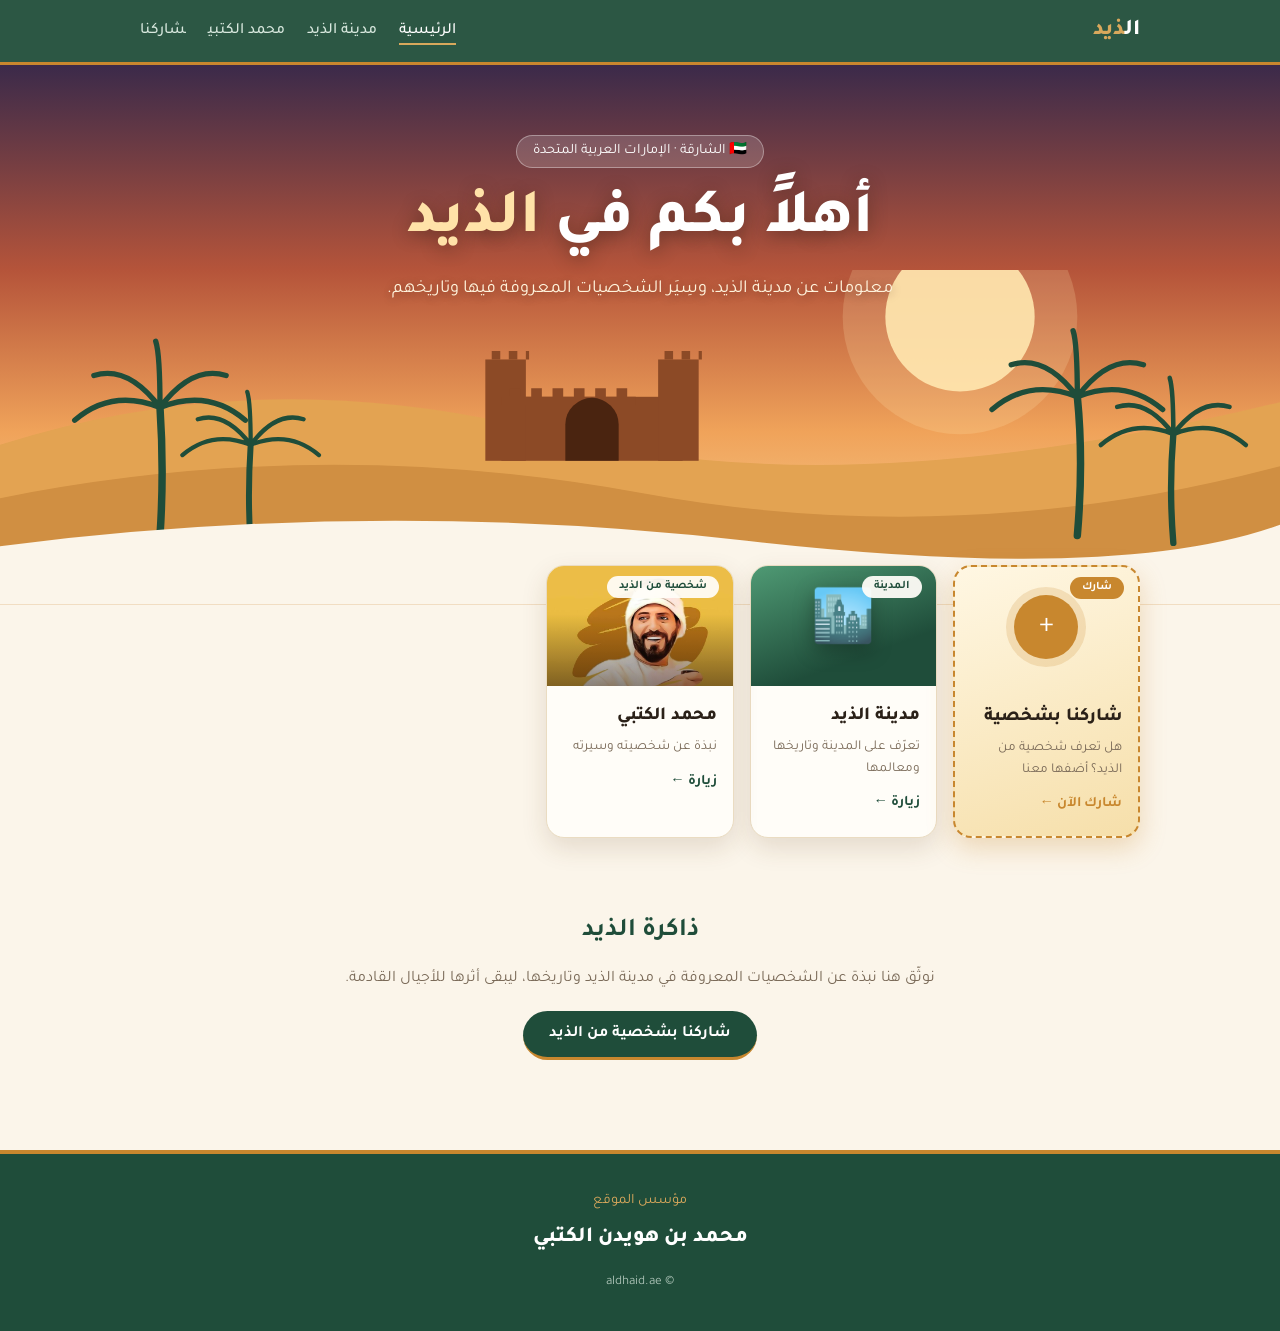
==== commit 1369be5f: "Add participation page and highlighted join card Co-Authored-By: Claude Sonnet 5.5 <noreply@anthropi" ====
--- a/index.html
+++ b/index.html
@@ -47,6 +47,7 @@
   <section class="about">
     <h2>ذاكرة الذيد</h2>
     <p>نوثّق هنا نبذة عن الشخصيات المعروفة في مدينة الذيد وتاريخها، ليبقى أثرها للأجيال القادمة.</p>
+    <a class="cta" href="participate.html">شاركنا بشخصية من الذيد</a>
   </section>
 </main>
 
--- a/style.css
+++ b/style.css
@@ -67,3 +67,23 @@
 @media(max-width:560px){nav a{margin-inline-start:12px;font-size:.88rem}.hero{padding-top:48px;min-height:500px}}
 
 @media(max-width:560px){.grid{grid-template-columns:repeat(2,1fr);gap:12px}.tile .cover{height:100px}}
+
+.checklist{padding-inline-start:20px}
+.checklist li{margin-bottom:6px}
+.contact{display:grid;grid-template-columns:repeat(auto-fit,minmax(150px,1fr));gap:12px;margin:14px 0 6px}
+.contact .c{display:block;text-align:center;background:var(--sand);border:1px solid var(--line);border-radius:14px;padding:12px;font-weight:700;color:var(--palm);transition:.2s}
+.contact .c:hover{background:var(--palm);color:#fff}
+.contact .c.wa{background:#25a244;color:#fff;border-color:#25a244}
+.contact .c.wa:hover{background:#1c7d34}
+.cta{display:inline-block;margin-top:16px;background:var(--palm);color:#fff;border-radius:30px;padding:8px 26px;font-weight:700;border-bottom:3px solid var(--gold)}
+.cta:hover{background:var(--palm2)}
+
+/* بطاقة المشاركة المميزة */
+.tile.join{background:linear-gradient(160deg,#fff7e3,#f6dfaa);border:2px dashed var(--gold);box-shadow:0 10px 26px rgba(200,135,46,.28);position:relative}
+.tile.join .cover{background:none}
+.tile.join .icon{width:64px;height:64px;border-radius:50%;background:var(--gold);color:#fff;font-size:1.8rem;display:flex;align-items:center;justify-content:center;box-shadow:0 0 0 8px rgba(200,135,46,.2);animation:pulse 2.4s infinite}
+.tile.join .tag{background:var(--gold);color:#fff}
+.tile.join .go{color:var(--gold)}
+.tile.join:hover .go{color:var(--palm)}
+@keyframes pulse{50%{box-shadow:0 0 0 14px rgba(200,135,46,.08)}}
+@media(prefers-reduced-motion:reduce){.tile.join .icon{animation:none}}
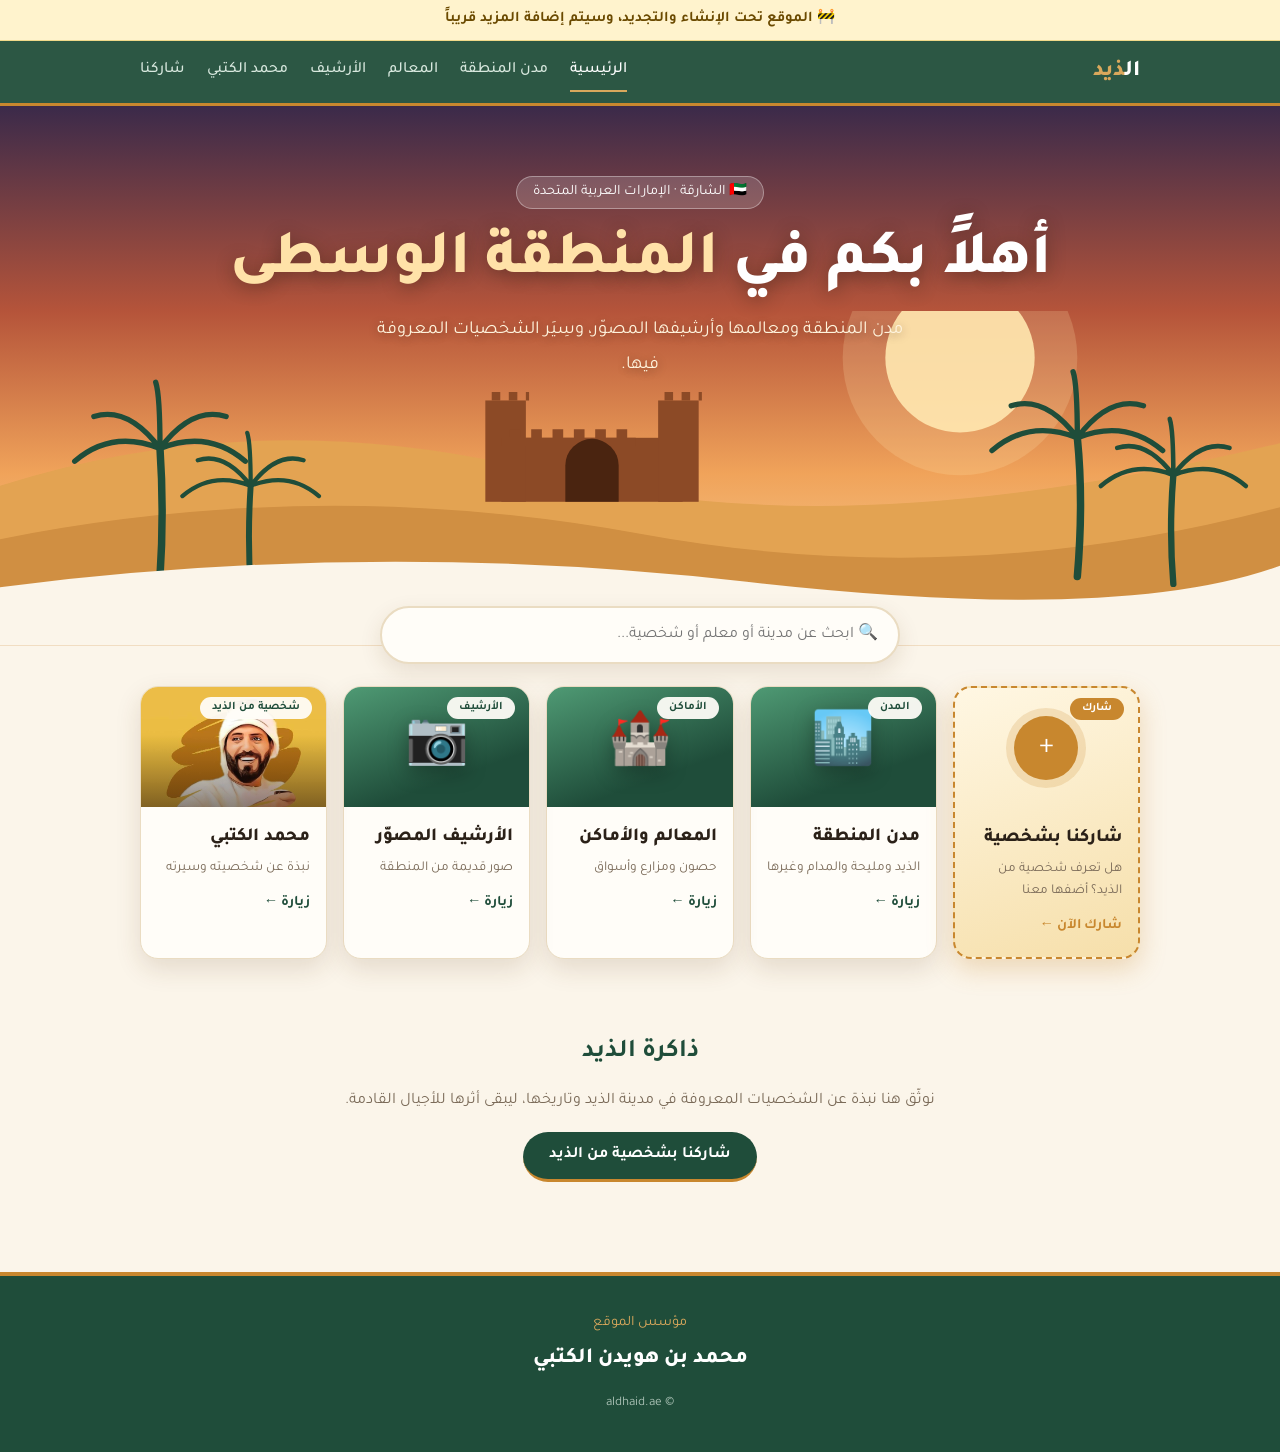
==== commit 97ca93ed: "Add cities, landmarks, photo archive, search, visitor counter; compress images; under-construction b" ====
--- a/index.html
+++ b/index.html
@@ -11,13 +11,14 @@
 <link rel="stylesheet" href="style.css">
 </head>
 <body>
+<div class="construction">🚧 الموقع تحت الإنشاء والتجديد، وسيتم إضافة المزيد قريباً</div>
 <header class="site"><div class="wrap"><a class="logo" href="index.html">ال<span>ذيد</span></a><nav id="nav"></nav></div></header>
 
 <section class="hero">
   <div class="text">
     <span class="badge">🇦🇪 الشارقة · الإمارات العربية المتحدة</span>
-    <h1>أهلاً بكم في <em>الذيد</em></h1>
-    <p>معلومات عن مدينة الذيد، وسِيَر الشخصيات المعروفة فيها وتاريخهم.</p>
+    <h1>أهلاً بكم في <em>المنطقة الوسطى</em></h1>
+    <p>مدن المنطقة ومعالمها وأرشيفها المصوّر، وسِيَر الشخصيات المعروفة فيها.</p>
   </div>
   <svg class="scene" viewBox="0 0 1200 400" preserveAspectRatio="xMidYMax slice" aria-hidden="true">
   <circle cx="900" cy="130" r="70" fill="#ffe7b0" opacity=".9"/>
@@ -42,7 +43,10 @@
 </section>
 
 <main class="wrap sections">
+  <div class="search"><input id="q" type="search" placeholder="🔍 ابحث عن مدينة أو معلم أو شخصية..." autocomplete="off"></div>
   <div class="grid" id="tiles"></div>
+  <div class="grid" id="results" hidden></div>
+  <p class="noresult" id="noresult" hidden>لا توجد نتائج مطابقة.</p>
 
   <section class="about">
     <h2>ذاكرة الذيد</h2>
--- a/style.css
+++ b/style.css
@@ -87,3 +87,37 @@
 .tile.join:hover .go{color:var(--palm)}
 @keyframes pulse{50%{box-shadow:0 0 0 14px rgba(200,135,46,.08)}}
 @media(prefers-reduced-motion:reduce){.tile.join .icon{animation:none}}
+
+.construction{background:#fff3cd;color:#6b4a00;text-align:center;font-size:.92rem;font-weight:700;padding:6px 14px;border-bottom:1px solid #f0d98a}
+
+/* البحث */
+.search{max-width:520px;margin:0 auto 22px}
+.search input{width:100%;font:inherit;font-size:1rem;padding:12px 20px;border-radius:30px;border:2px solid var(--line);background:var(--card);box-shadow:0 8px 22px rgba(92,58,20,.12);outline:none}
+.search input:focus{border-color:var(--gold)}
+.noresult{text-align:center;color:var(--muted)}
+[hidden]{display:none!important}
+
+/* المعالم */
+.tile.static:hover{transform:none;box-shadow:0 10px 26px rgba(92,58,20,.14)}
+.tile .go.muted{color:var(--muted);font-weight:400}
+.chips{display:flex;flex-wrap:wrap;gap:8px;margin-bottom:18px}
+.chips button{font:inherit;border:1px solid var(--line);background:var(--sand);color:var(--palm);border-radius:20px;padding:2px 16px;cursor:pointer}
+.chips button.on{background:var(--palm);color:#fff;border-color:var(--palm)}
+.soon{color:var(--muted)}
+
+/* الأرشيف */
+.empty{text-align:center;padding:20px 0}
+.empty .big{font-size:3.5rem}
+.gallery{columns:3 200px;column-gap:14px}
+.gallery figure{margin:0 0 14px;break-inside:avoid;cursor:zoom-in;background:var(--sand);border-radius:12px;overflow:hidden}
+.gallery img{width:100%;display:block}
+.gallery figcaption{padding:6px 12px;font-size:.85rem;color:var(--muted)}
+.lightbox{position:fixed;inset:0;background:rgba(20,12,6,.9);z-index:200;display:flex;flex-direction:column;align-items:center;justify-content:center;padding:20px;cursor:zoom-out}
+.lightbox img{max-width:100%;max-height:80vh;border-radius:10px}
+.lightbox p{color:#fff;margin:12px 0 0}
+
+/* التنقل على الجوال + العدّاد */
+nav{display:flex;overflow-x:auto;white-space:nowrap;scrollbar-width:none}
+nav::-webkit-scrollbar{display:none}
+@media(max-width:700px){header.site .wrap{gap:10px}.logo{font-size:1.15rem}}
+footer.founder .visits{margin-top:8px;font-size:.88rem;opacity:.85}
